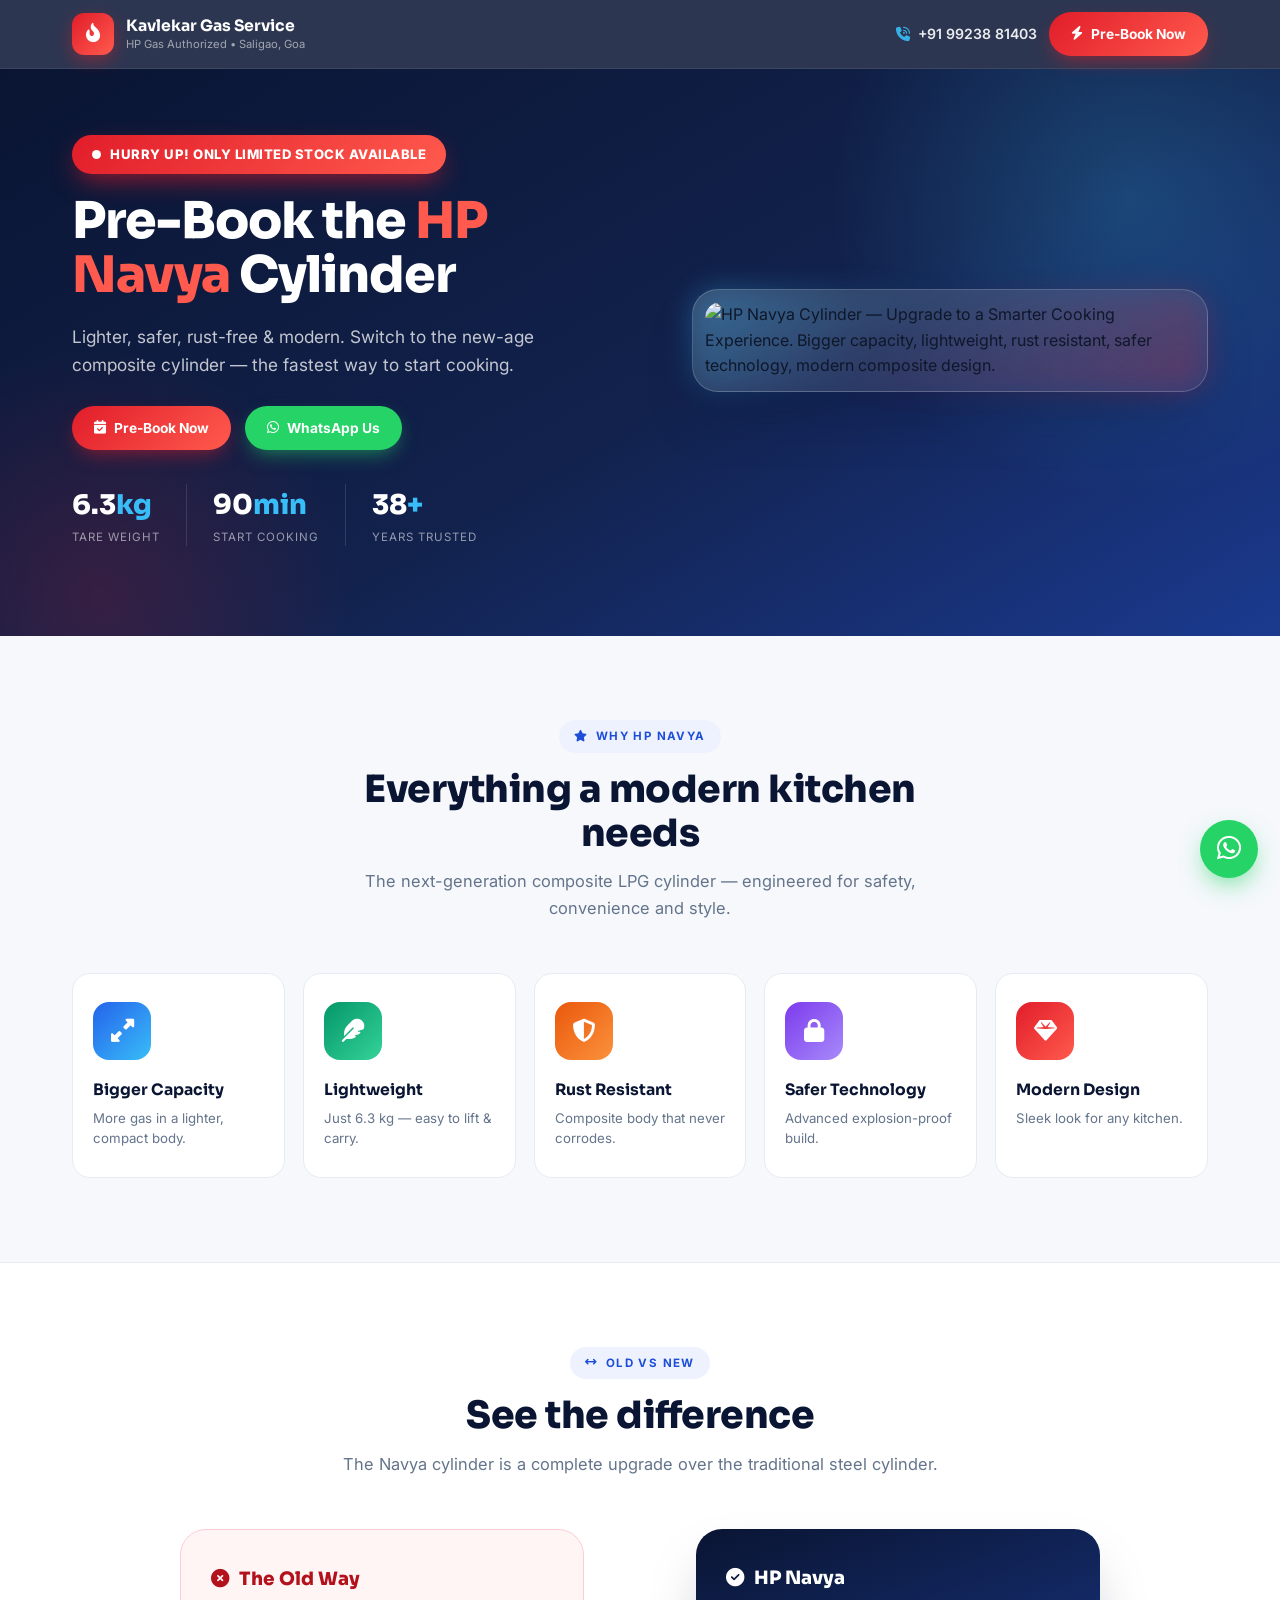
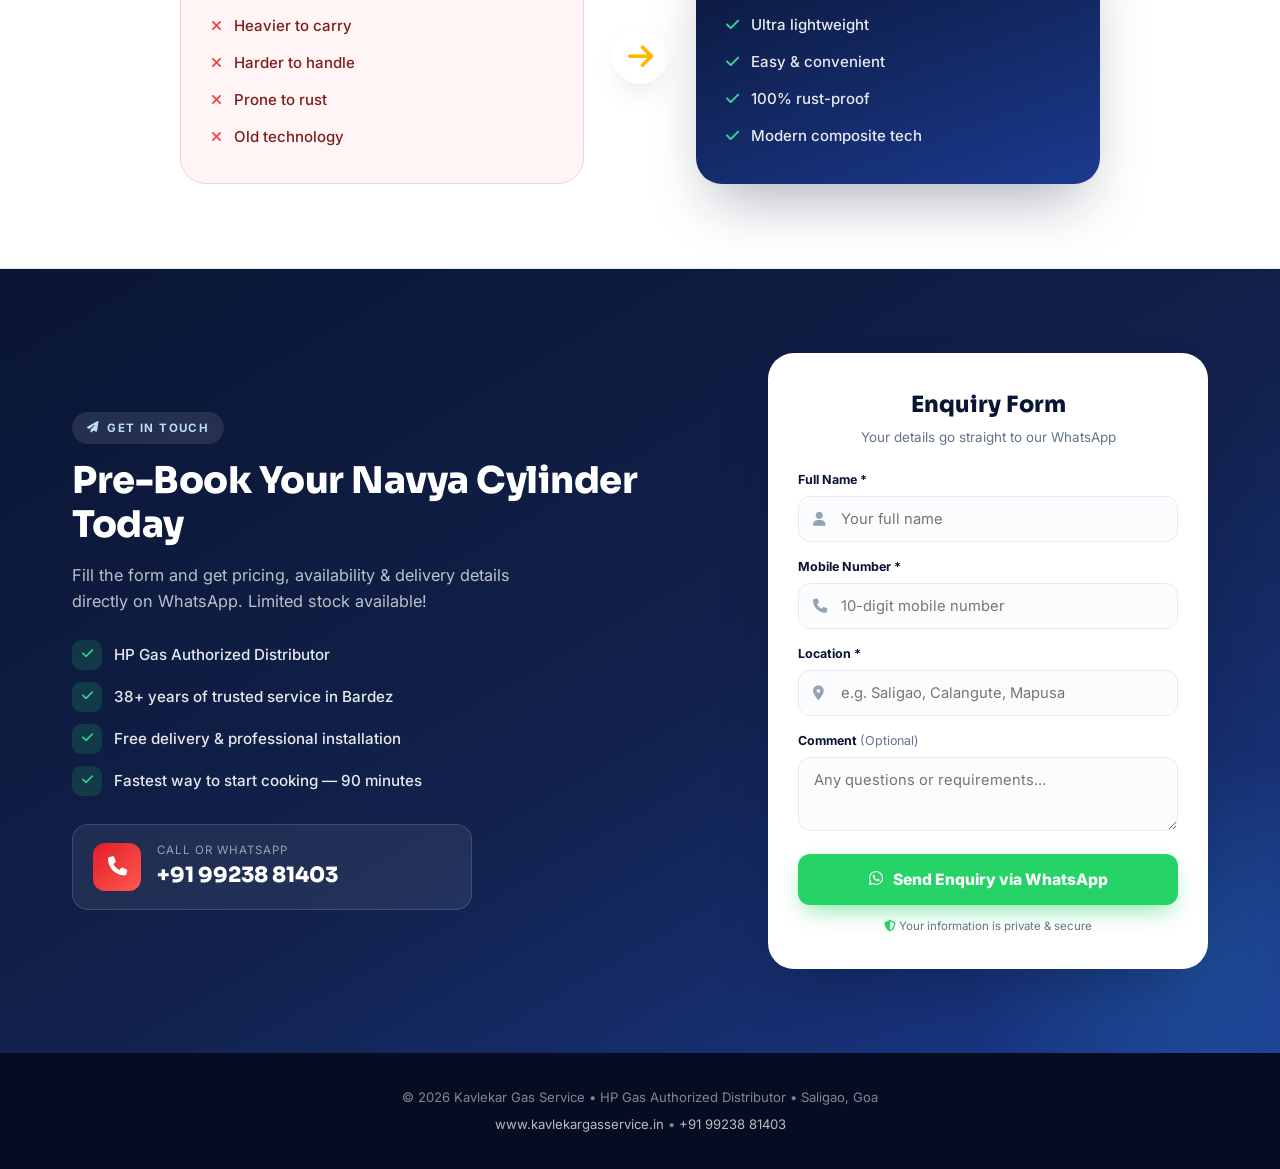
==== navya-campaign/index.html @ 0a94262c "style: highlight urgency badge with red gradient, glow + pulse" ====
<!DOCTYPE html>
<html lang="en">
<head>
<meta charset="UTF-8">
<meta name="viewport" content="width=device-width, initial-scale=1.0">
<title>Pre-Book HP Navya Cylinder | Kavlekar Gas Service, Saligao</title>
<meta name="description" content="Upgrade to the HP Navya Composite LPG Cylinder — lighter, safer, rust-free & modern. Pre-book now with Kavlekar Gas Service, HP Gas Authorized Distributor in Saligao, Goa. Call +91 99238 81403.">
<meta name="theme-color" content="#0a1533">

<!-- Favicon -->
<link rel="icon" href="data:image/svg+xml,%3Csvg xmlns='http://www.w3.org/2000/svg' viewBox='0 0 100 100'%3E%3Crect width='100' height='100' rx='22' fill='%230a1533'/%3E%3Cpath d='M50 20c-9 12-16 20-16 32a16 16 0 0032 0c0-12-7-20-16-32z' fill='%23e11d2a'/%3E%3Cpath d='M50 40c-4 6-7 9-7 15a7 7 0 0014 0c0-6-3-9-7-15z' fill='%23ffb703'/%3E%3C/svg%3E">

<link rel="preconnect" href="https://fonts.googleapis.com">
<link rel="preconnect" href="https://fonts.gstatic.com" crossorigin>
<link href="https://fonts.googleapis.com/css2?family=Sora:wght@400;500;600;700;800&family=Inter:wght@400;500;600;700&display=swap" rel="stylesheet">
<link rel="stylesheet" href="https://cdnjs.cloudflare.com/ajax/libs/font-awesome/6.5.1/css/all.min.css">

<style>
*,*::before,*::after{margin:0;padding:0;box-sizing:border-box}
:root{
  --navy:#0a1533; --navy-2:#12224d; --blue:#1d4ed8; --sky:#38bdf8;
  --red:#e11d2a; --red-2:#b3121d; --amber:#ffb703; --green:#25d366;
  --ink:#0f172a; --muted:#64748b; --line:#e6ebf3; --bg:#f6f8fc; --card:#fff;
  --grad-hero:linear-gradient(150deg,#0a1533 0%,#12224d 55%,#1b3a8f 100%);
  --grad-red:linear-gradient(135deg,#e11d2a 0%,#ff5a4d 100%);
  --grad-blue:linear-gradient(135deg,#1d4ed8 0%,#38bdf8 100%);
  --sh-sm:0 2px 8px rgba(15,23,42,.06);
  --sh:0 12px 30px -10px rgba(15,23,42,.15);
  --sh-lg:0 30px 60px -18px rgba(10,21,51,.35);
  --r:18px; --r-lg:26px;
  --t:all .3s cubic-bezier(.4,0,.2,1);
}
html{scroll-behavior:smooth}
body{font-family:'Inter',sans-serif;color:var(--ink);background:var(--bg);line-height:1.6;overflow-x:hidden;-webkit-font-smoothing:antialiased}
h1,h2,h3,.disp{font-family:'Sora',sans-serif}
.wrap{max-width:1180px;margin:0 auto;padding:0 22px}
a{text-decoration:none}
img{max-width:100%;display:block}

/* ===== NAVBAR ===== */
.nav{position:sticky;top:0;z-index:900;background:rgba(10,21,51,.85);backdrop-filter:blur(14px);border-bottom:1px solid rgba(255,255,255,.08)}
.nav .wrap{display:flex;align-items:center;justify-content:space-between;padding-top:12px;padding-bottom:12px}
.brand{display:flex;align-items:center;gap:12px}
.brand-badge{width:42px;height:42px;border-radius:12px;background:var(--grad-red);display:flex;align-items:center;justify-content:center;color:#fff;font-size:1.2rem;box-shadow:0 6px 16px rgba(225,29,42,.4)}
.brand-txt{color:#fff;font-weight:700;font-size:.98rem;line-height:1.2;font-family:'Sora',sans-serif}
.brand-txt small{display:block;font-family:'Inter';font-weight:400;font-size:.7rem;color:rgba(255,255,255,.55);margin-top:2px}
.nav-right{display:flex;align-items:center;gap:12px}
.nav-phone{color:#fff;font-weight:600;font-size:.88rem;display:flex;align-items:center;gap:8px;opacity:.9}
.nav-phone i{color:var(--sky)}
.btn{display:inline-flex;align-items:center;gap:8px;font-weight:700;font-size:.86rem;border-radius:50px;padding:11px 22px;cursor:pointer;border:none;transition:var(--t);white-space:nowrap;font-family:'Inter'}
.btn-red{background:var(--grad-red);color:#fff;box-shadow:0 8px 20px -6px rgba(225,29,42,.6)}
.btn-red:hover{transform:translateY(-2px);box-shadow:0 12px 26px -6px rgba(225,29,42,.7)}
.btn-wa{background:var(--green);color:#fff;box-shadow:0 8px 20px -6px rgba(37,211,102,.6)}
.btn-wa:hover{transform:translateY(-2px);background:#1fbe5b;box-shadow:0 12px 26px -6px rgba(37,211,102,.7)}

/* ===== HERO ===== */
.hero{position:relative;background:var(--grad-hero);overflow:hidden;padding:66px 0 90px}
.hero::before{content:"";position:absolute;width:620px;height:620px;right:-160px;top:-180px;background:radial-gradient(circle,rgba(56,189,248,.22),transparent 68%);border-radius:50%}
.hero::after{content:"";position:absolute;width:520px;height:520px;left:-160px;bottom:-220px;background:radial-gradient(circle,rgba(225,29,42,.18),transparent 68%);border-radius:50%}
.hero .wrap{position:relative;z-index:2;display:grid;grid-template-columns:1.05fr .95fr;gap:50px;align-items:center}
.pill{display:inline-flex;align-items:center;gap:9px;background:rgba(255,255,255,.09);border:1px solid rgba(255,255,255,.16);color:#dbeafe;font-size:.76rem;font-weight:600;letter-spacing:.4px;padding:7px 16px;border-radius:50px;margin-bottom:20px}
.pill i{color:var(--amber)}
.pill-urgent{background:var(--grad-red);border:none;color:#fff;font-weight:800;font-size:.82rem;letter-spacing:.5px;text-transform:uppercase;padding:9px 20px;box-shadow:0 10px 26px -6px rgba(225,29,42,.7);animation:urgentGlow 2s ease-in-out infinite}
.pill-urgent .dot{width:9px;height:9px;border-radius:50%;background:#fff;box-shadow:0 0 0 0 rgba(255,255,255,.8);animation:blip 1.4s infinite}
@keyframes blip{0%{box-shadow:0 0 0 0 rgba(255,255,255,.7)}70%{box-shadow:0 0 0 8px rgba(255,255,255,0)}100%{box-shadow:0 0 0 0 rgba(255,255,255,0)}}
@keyframes urgentGlow{0%,100%{box-shadow:0 10px 26px -6px rgba(225,29,42,.6)}50%{box-shadow:0 12px 34px -4px rgba(225,29,42,.95)}}
.hero h1{color:#fff;font-size:3.15rem;font-weight:800;line-height:1.08;letter-spacing:-1px}
.hero h1 .red{color:#ff5a4d}
.hero p.lead{color:rgba(255,255,255,.75);font-size:1.08rem;margin:20px 0 28px;max-width:480px}
.hero-cta{display:flex;gap:14px;flex-wrap:wrap;align-items:center}
.btn-ghost{background:rgba(255,255,255,.08);color:#fff;border:1px solid rgba(255,255,255,.2)}
.btn-ghost:hover{background:rgba(255,255,255,.16)}
.hero-stats{display:flex;gap:26px;margin-top:34px}
.hstat .n{font-family:'Sora';font-size:1.7rem;font-weight:800;color:#fff}
.hstat .n span{color:var(--sky)}
.hstat .l{font-size:.72rem;color:rgba(255,255,255,.55);text-transform:uppercase;letter-spacing:1px}
.hstat+.hstat{padding-left:26px;border-left:1px solid rgba(255,255,255,.12)}

/* hero visual */
.hero-visual{position:relative;display:flex;justify-content:center}
.poster-frame{position:relative;border-radius:var(--r-lg);padding:12px;background:linear-gradient(160deg,rgba(255,255,255,.16),rgba(255,255,255,.05));border:1px solid rgba(255,255,255,.2);backdrop-filter:blur(8px);box-shadow:var(--sh-lg);max-width:520px;width:100%}
.poster-frame::after{content:"";position:absolute;inset:-2px;border-radius:calc(var(--r-lg) + 2px);background:linear-gradient(140deg,rgba(56,189,248,.5),transparent 40%,rgba(225,29,42,.4));z-index:-1;filter:blur(14px);opacity:.7}
.poster-frame img{border-radius:16px;width:100%;height:auto;display:block}

/* ===== SECTION SHELL ===== */
.sec{padding:84px 0}
.sec-head{text-align:center;max-width:640px;margin:0 auto 52px}
.eyebrow{display:inline-flex;align-items:center;gap:7px;background:#eef2ff;color:var(--blue);font-weight:700;font-size:.72rem;letter-spacing:1.4px;text-transform:uppercase;padding:7px 15px;border-radius:50px;margin-bottom:15px}
.sec-head h2{font-size:2.35rem;font-weight:800;color:var(--navy);letter-spacing:-.5px;line-height:1.18}
.sec-head p{color:var(--muted);font-size:1.03rem;margin-top:12px}

/* ===== BENEFITS ===== */
.benefits{display:grid;grid-template-columns:repeat(5,1fr);gap:18px}
.bcard{background:var(--card);border:1px solid var(--line);border-radius:var(--r);padding:28px 20px;transition:var(--t);position:relative;overflow:hidden}
.bcard::before{content:"";position:absolute;inset:0 0 auto 0;height:4px;background:var(--grad-blue);transform:scaleX(0);transform-origin:left;transition:var(--t)}
.bcard:hover{transform:translateY(-8px);box-shadow:var(--sh);border-color:transparent}
.bcard:hover::before{transform:scaleX(1)}
.bic{width:58px;height:58px;border-radius:16px;display:flex;align-items:center;justify-content:center;font-size:1.45rem;margin-bottom:18px;color:#fff}
.b1{background:linear-gradient(135deg,#2563eb,#38bdf8)}
.b2{background:linear-gradient(135deg,#059669,#34d399)}
.b3{background:linear-gradient(135deg,#ea580c,#fb923c)}
.b4{background:linear-gradient(135deg,#7c3aed,#a78bfa)}
.b5{background:linear-gradient(135deg,#e11d2a,#ff5a4d)}
.bcard h3{font-size:.98rem;font-weight:700;color:var(--navy);margin-bottom:6px}
.bcard p{font-size:.83rem;color:var(--muted);line-height:1.5}

/* ===== COMPARE ===== */
.compare{background:#fff;border-top:1px solid var(--line);border-bottom:1px solid var(--line)}
.cmp{display:grid;grid-template-columns:1fr auto 1fr;gap:28px;align-items:stretch;max-width:920px;margin:0 auto}
.cmp-card{border-radius:var(--r-lg);padding:34px 30px}
.cmp-old{background:#fff5f5;border:1.5px solid #fecdd3}
.cmp-new{background:linear-gradient(160deg,#0a1533,#1b3a8f);color:#fff;box-shadow:var(--sh-lg)}
.cmp-card h3{font-size:1.15rem;font-weight:800;margin-bottom:20px;display:flex;align-items:center;gap:10px}
.cmp-old h3{color:var(--red-2)}
.cmp-new h3{color:#fff}
.cmp-card ul{list-style:none;display:grid;gap:13px}
.cmp-card li{display:flex;align-items:center;gap:12px;font-size:.94rem;font-weight:500}
.cmp-old li{color:#7f1d1d}
.cmp-old li i{color:#ef4444}
.cmp-new li{color:rgba(255,255,255,.9)}
.cmp-new li i{color:#34d399}
.cmp-arrow{display:flex;align-items:center;justify-content:center;color:var(--amber);font-size:1.8rem}
.cmp-arrow i{background:#fff;width:56px;height:56px;border-radius:50%;display:flex;align-items:center;justify-content:center;box-shadow:var(--sh);animation:pulse 2s infinite}
@keyframes pulse{0%,100%{transform:scale(1)}50%{transform:scale(1.12)}}

/* ===== ENQUIRY ===== */
.enq{background:var(--grad-hero);position:relative;overflow:hidden}
.enq::before{content:"";position:absolute;right:-140px;bottom:-140px;width:460px;height:460px;background:radial-gradient(circle,rgba(56,189,248,.16),transparent 68%);border-radius:50%}
.enq .wrap{position:relative;z-index:2;display:grid;grid-template-columns:1fr 440px;gap:56px;align-items:center}
.enq-left .eyebrow{background:rgba(255,255,255,.1);color:#bfdbfe}
.enq-left h2{color:#fff;font-size:2.3rem;font-weight:800;letter-spacing:-.5px;line-height:1.2}
.enq-left>p{color:rgba(255,255,255,.72);font-size:1.02rem;margin:14px 0 26px;max-width:460px}
.enq-list{list-style:none;display:grid;gap:12px}
.enq-list li{display:flex;align-items:center;gap:12px;color:rgba(255,255,255,.9);font-size:.95rem;font-weight:500}
.enq-list li i{width:30px;height:30px;border-radius:9px;background:rgba(37,211,102,.16);color:#34d399;display:flex;align-items:center;justify-content:center;font-size:.8rem}
.enq-phone{margin-top:28px;display:flex;align-items:center;gap:16px;background:rgba(255,255,255,.07);border:1px solid rgba(255,255,255,.14);border-radius:16px;padding:16px 20px;max-width:400px}
.enq-phone .ic{width:48px;height:48px;border-radius:12px;background:var(--grad-red);color:#fff;display:flex;align-items:center;justify-content:center;font-size:1.2rem}
.enq-phone .t small{color:rgba(255,255,255,.55);font-size:.72rem;text-transform:uppercase;letter-spacing:1px;display:block}
.enq-phone .t a{color:#fff;font-family:'Sora';font-weight:800;font-size:1.32rem}

/* form */
.form-card{background:#fff;border-radius:var(--r-lg);padding:34px 30px;box-shadow:var(--sh-lg)}
.form-card h3{font-size:1.4rem;font-weight:800;color:var(--navy);text-align:center}
.form-card .fsub{text-align:center;color:var(--muted);font-size:.84rem;margin:4px 0 22px}
.fg{margin-bottom:15px}
.fg label{display:block;font-size:.78rem;font-weight:700;color:var(--navy);margin-bottom:6px}
.fg label .opt{color:var(--muted);font-weight:400}
.fwrap{position:relative}
.fwrap>i{position:absolute;left:15px;top:50%;transform:translateY(-50%);color:#94a3b8;font-size:.9rem}
.fld{width:100%;padding:13px 15px 13px 42px;border:1.5px solid var(--line);border-radius:12px;font-family:'Inter';font-size:.92rem;background:#fbfcfe;transition:var(--t);outline:none}
textarea.fld{padding:13px 15px;min-height:74px;resize:vertical}
.fld:focus{border-color:var(--blue);background:#fff;box-shadow:0 0 0 4px rgba(29,78,216,.1)}
.btn-submit{width:100%;padding:16px;margin-top:6px;background:var(--green);color:#fff;border:none;border-radius:12px;font-family:'Inter';font-weight:800;font-size:.98rem;display:flex;align-items:center;justify-content:center;gap:10px;cursor:pointer;transition:var(--t);box-shadow:0 10px 24px -8px rgba(37,211,102,.7)}
.btn-submit:hover{transform:translateY(-2px);background:#1fbe5b}
.fnote{text-align:center;font-size:.72rem;color:var(--muted);margin-top:12px}
.fnote i{color:var(--green)}

/* ===== FOOTER ===== */
.foot{background:#060d22;color:rgba(255,255,255,.5);padding:34px 0;text-align:center;font-size:.82rem}
.foot a{color:rgba(255,255,255,.72)}
.foot .fr{margin-top:6px}

/* ===== FLOATING ===== */
.fab-wa{position:fixed;right:22px;bottom:22px;z-index:950;width:58px;height:58px;border-radius:50%;background:var(--green);color:#fff;font-size:1.7rem;display:flex;align-items:center;justify-content:center;box-shadow:0 10px 26px -6px rgba(37,211,102,.7);transition:var(--t)}
.fab-wa:hover{transform:scale(1.1)}
.fab-top{position:fixed;right:28px;bottom:90px;z-index:949;width:44px;height:44px;border-radius:50%;background:var(--navy);color:#fff;display:flex;align-items:center;justify-content:center;box-shadow:var(--sh);border:1px solid rgba(255,255,255,.12);opacity:0;pointer-events:none;transition:var(--t)}
.fab-top.on{opacity:1;pointer-events:auto}
.fab-top:hover{background:var(--blue)}

/* toast */
.toast{position:fixed;top:80px;right:20px;z-index:9999;background:var(--navy);color:#fff;padding:14px 22px;border-radius:12px;font-weight:600;font-size:.86rem;display:flex;align-items:center;gap:9px;box-shadow:var(--sh-lg);transform:translateX(130%);transition:transform .45s cubic-bezier(.68,-.3,.27,1.5)}
.toast.on{transform:translateX(0)}
.toast i{color:#34d399}

/* ===== RESPONSIVE ===== */
@media(max-width:980px){
  .hero .wrap,.enq .wrap{grid-template-columns:1fr;gap:40px}
  .hero h1{font-size:2.5rem}
  .benefits{grid-template-columns:repeat(3,1fr)}
  .enq-left{text-align:center}
  .enq-list{max-width:420px;margin:0 auto;text-align:left}
  .enq-phone{margin-left:auto;margin-right:auto}
}
@media(max-width:680px){
  .nav-phone{display:none}
  .hero{padding:48px 0 66px}
  .hero h1{font-size:2.1rem}
  .cmp{grid-template-columns:1fr;gap:16px}
  .cmp-arrow i{transform:rotate(90deg)}
  .benefits{grid-template-columns:1fr 1fr;gap:12px}
  .sec{padding:60px 0}
  .sec-head h2,.enq-left h2{font-size:1.8rem}
  .brand-txt small{display:none}
}
@media(max-width:420px){
  .hero-stats{gap:16px}.hstat+.hstat{padding-left:16px}
  .form-card{padding:26px 20px}
}
</style>
</head>
<body>

<!-- NAV -->
<nav class="nav">
  <div class="wrap">
    <a href="https://www.kavlekargasservice.in" class="brand">
      <span class="brand-badge"><i class="fas fa-fire-flame-curved"></i></span>
      <span class="brand-txt">Kavlekar Gas Service<small>HP Gas Authorized &bull; Saligao, Goa</small></span>
    </a>
    <div class="nav-right">
      <span class="nav-phone"><i class="fas fa-phone-volume"></i> +91 99238 81403</span>
      <a href="#enquiry" class="btn btn-red"><i class="fas fa-bolt"></i> Pre-Book Now</a>
    </div>
  </div>
</nav>

<!-- HERO -->
<header class="hero">
  <div class="wrap">
    <div class="hero-copy">
      <span class="pill pill-urgent"><span class="dot"></span> Hurry Up! Only Limited Stock Available</span>
      <h1>Pre-Book the <span class="red">HP Navya</span> Cylinder</h1>
      <p class="lead">Lighter, safer, rust-free &amp; modern. Switch to the new-age composite cylinder — the fastest way to start cooking.</p>
      <div class="hero-cta">
        <a href="#enquiry" class="btn btn-red"><i class="fas fa-calendar-check"></i> Pre-Book Now</a>
        <a href="https://wa.me/919923881403?text=Hi%2C%20I%20want%20to%20pre-book%20the%20HP%20Navya%20Cylinder." target="_blank" class="btn btn-wa"><i class="fab fa-whatsapp"></i> WhatsApp Us</a>
      </div>
      <div class="hero-stats">
        <div class="hstat"><div class="n">6.3<span>kg</span></div><div class="l">Tare Weight</div></div>
        <div class="hstat"><div class="n">90<span>min</span></div><div class="l">Start Cooking</div></div>
        <div class="hstat"><div class="n">38<span>+</span></div><div class="l">Years Trusted</div></div>
      </div>
    </div>
    <div class="hero-visual">
      <div class="poster-frame">
        <img src="https://www.kavlekargasservice.in/navya-campaign/navya-poster.jpeg" alt="HP Navya Cylinder — Upgrade to a Smarter Cooking Experience. Bigger capacity, lightweight, rust resistant, safer technology, modern composite design.">
      </div>
    </div>
  </div>
</header>

<!-- BENEFITS -->
<section class="sec">
  <div class="wrap">
    <div class="sec-head">
      <span class="eyebrow"><i class="fas fa-star"></i> Why HP Navya</span>
      <h2>Everything a modern kitchen needs</h2>
      <p>The next-generation composite LPG cylinder — engineered for safety, convenience and style.</p>
    </div>
    <div class="benefits">
      <div class="bcard"><div class="bic b1"><i class="fas fa-up-right-and-down-left-from-center"></i></div><h3>Bigger Capacity</h3><p>More gas in a lighter, compact body.</p></div>
      <div class="bcard"><div class="bic b2"><i class="fas fa-feather"></i></div><h3>Lightweight</h3><p>Just 6.3 kg — easy to lift &amp; carry.</p></div>
      <div class="bcard"><div class="bic b3"><i class="fas fa-shield-halved"></i></div><h3>Rust Resistant</h3><p>Composite body that never corrodes.</p></div>
      <div class="bcard"><div class="bic b4"><i class="fas fa-lock"></i></div><h3>Safer Technology</h3><p>Advanced explosion-proof build.</p></div>
      <div class="bcard"><div class="bic b5"><i class="fas fa-gem"></i></div><h3>Modern Design</h3><p>Sleek look for any kitchen.</p></div>
    </div>
  </div>
</section>

<!-- COMPARE -->
<section class="sec compare">
  <div class="wrap">
    <div class="sec-head">
      <span class="eyebrow"><i class="fas fa-arrows-left-right"></i> Old vs New</span>
      <h2>See the difference</h2>
      <p>The Navya cylinder is a complete upgrade over the traditional steel cylinder.</p>
    </div>
    <div class="cmp">
      <div class="cmp-card cmp-old">
        <h3><i class="fas fa-circle-xmark"></i> The Old Way</h3>
        <ul>
          <li><i class="fas fa-xmark"></i> Heavier to carry</li>
          <li><i class="fas fa-xmark"></i> Harder to handle</li>
          <li><i class="fas fa-xmark"></i> Prone to rust</li>
          <li><i class="fas fa-xmark"></i> Old technology</li>
        </ul>
      </div>
      <div class="cmp-arrow"><i class="fas fa-arrow-right"></i></div>
      <div class="cmp-card cmp-new">
        <h3><i class="fas fa-circle-check"></i> HP Navya</h3>
        <ul>
          <li><i class="fas fa-check"></i> Ultra lightweight</li>
          <li><i class="fas fa-check"></i> Easy &amp; convenient</li>
          <li><i class="fas fa-check"></i> 100% rust-proof</li>
          <li><i class="fas fa-check"></i> Modern composite tech</li>
        </ul>
      </div>
    </div>
  </div>
</section>

<!-- ENQUIRY -->
<section class="sec enq" id="enquiry">
  <div class="wrap">
    <div class="enq-left">
      <span class="eyebrow"><i class="fas fa-paper-plane"></i> Get in touch</span>
      <h2>Pre-Book Your Navya Cylinder Today</h2>
      <p>Fill the form and get pricing, availability &amp; delivery details directly on WhatsApp. Limited stock available!</p>
      <ul class="enq-list">
        <li><i class="fas fa-check"></i> HP Gas Authorized Distributor</li>
        <li><i class="fas fa-check"></i> 38+ years of trusted service in Bardez</li>
        <li><i class="fas fa-check"></i> Free delivery &amp; professional installation</li>
        <li><i class="fas fa-check"></i> Fastest way to start cooking — 90 minutes</li>
      </ul>
      <div class="enq-phone">
        <span class="ic"><i class="fas fa-phone"></i></span>
        <span class="t"><small>Call or WhatsApp</small><a href="tel:+919923881403">+91 99238 81403</a></span>
      </div>
    </div>
    <div class="form-card">
      <h3>Enquiry Form</h3>
      <p class="fsub">Your details go straight to our WhatsApp</p>
      <form id="enqForm" novalidate>
        <div class="fg"><label>Full Name *</label><div class="fwrap"><i class="fas fa-user"></i><input class="fld" id="name" placeholder="Your full name" required></div></div>
        <div class="fg"><label>Mobile Number *</label><div class="fwrap"><i class="fas fa-phone"></i><input class="fld" id="mobile" type="tel" maxlength="10" placeholder="10-digit mobile number" required></div></div>
        <div class="fg"><label>Location *</label><div class="fwrap"><i class="fas fa-location-dot"></i><input class="fld" id="location" placeholder="e.g. Saligao, Calangute, Mapusa" required></div></div>
        <div class="fg"><label>Comment <span class="opt">(Optional)</span></label><textarea class="fld" id="comment" placeholder="Any questions or requirements..."></textarea></div>
        <button type="submit" class="btn-submit"><i class="fab fa-whatsapp"></i> Send Enquiry via WhatsApp</button>
        <p class="fnote"><i class="fas fa-shield-halved"></i> Your information is private &amp; secure</p>
      </form>
    </div>
  </div>
</section>

<!-- FOOTER -->
<footer class="foot">
  <div class="wrap">
    <p>&copy; 2026 Kavlekar Gas Service &bull; HP Gas Authorized Distributor &bull; Saligao, Goa</p>
    <p class="fr"><a href="https://www.kavlekargasservice.in">www.kavlekargasservice.in</a> &bull; <a href="tel:+919923881403">+91 99238 81403</a></p>
  </div>
</footer>

<a href="https://wa.me/919923881403?text=Hi%2C%20I%20am%20interested%20in%20the%20HP%20Navya%20Cylinder.%20Please%20share%20details." target="_blank" class="fab-wa" aria-label="WhatsApp"><i class="fab fa-whatsapp"></i></a>
<a href="#" class="fab-top" id="fabTop" aria-label="Back to top"><i class="fas fa-arrow-up"></i></a>
<div class="toast" id="toast"><i class="fas fa-circle-check"></i> Opening WhatsApp...</div>

<script>
document.getElementById('enqForm').addEventListener('submit',function(e){
  e.preventDefault();
  var name=document.getElementById('name').value.trim();
  var mobile=document.getElementById('mobile').value.trim();
  var loc=document.getElementById('location').value.trim();
  var c=document.getElementById('comment').value.trim();
  if(!name||!mobile||!loc){alert('Please fill all required fields.');return;}
  if(!/^[0-9]{10}$/.test(mobile)){alert('Please enter a valid 10-digit mobile number.');document.getElementById('mobile').focus();return;}
  var m='*New HP Navya Cylinder Enquiry*\n\n*Name:* '+name+'\n*Mobile:* +91 '+mobile+'\n*Location:* '+loc+(c?'\n*Comment:* '+c:'')+'\n\n_via Kavlekar Gas Service Campaign_';
  var url='https://wa.me/919923881403?text='+encodeURIComponent(m);
  var t=document.getElementById('toast');t.classList.add('on');setTimeout(function(){t.classList.remove('on')},3000);
  setTimeout(function(){window.open(url,'_blank')},400);
});
document.getElementById('mobile').addEventListener('input',function(){this.value=this.value.replace(/[^0-9]/g,'')});
var fabTop=document.getElementById('fabTop');
window.addEventListener('scroll',function(){fabTop.classList.toggle('on',window.scrollY>420)});
fabTop.addEventListener('click',function(e){e.preventDefault();window.scrollTo({top:0,behavior:'smooth'})});
document.querySelectorAll('a[href^="#"]').forEach(function(a){a.addEventListener('click',function(e){var el=document.querySelector(this.getAttribute('href'));if(el&&this.getAttribute('href')!=='#'){e.preventDefault();el.scrollIntoView({behavior:'smooth'})}})});
</script>
</body>
</html>
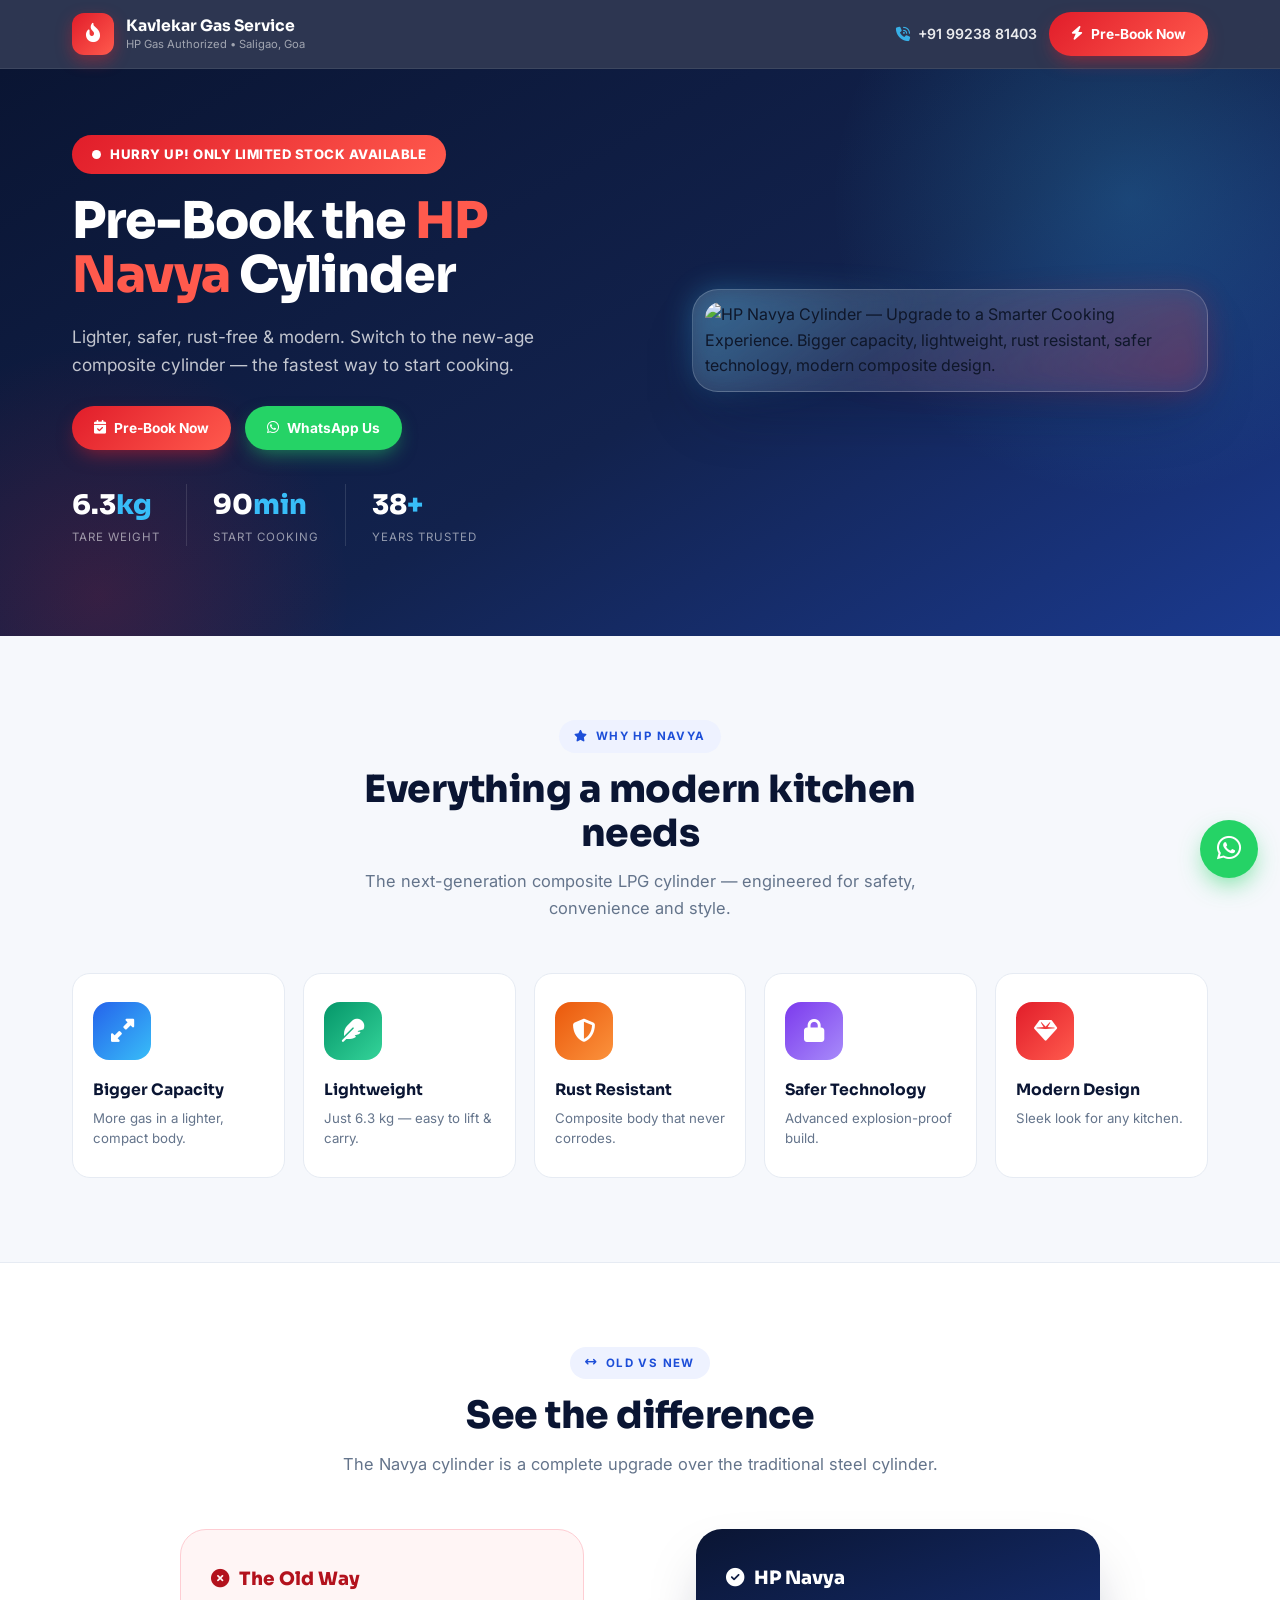
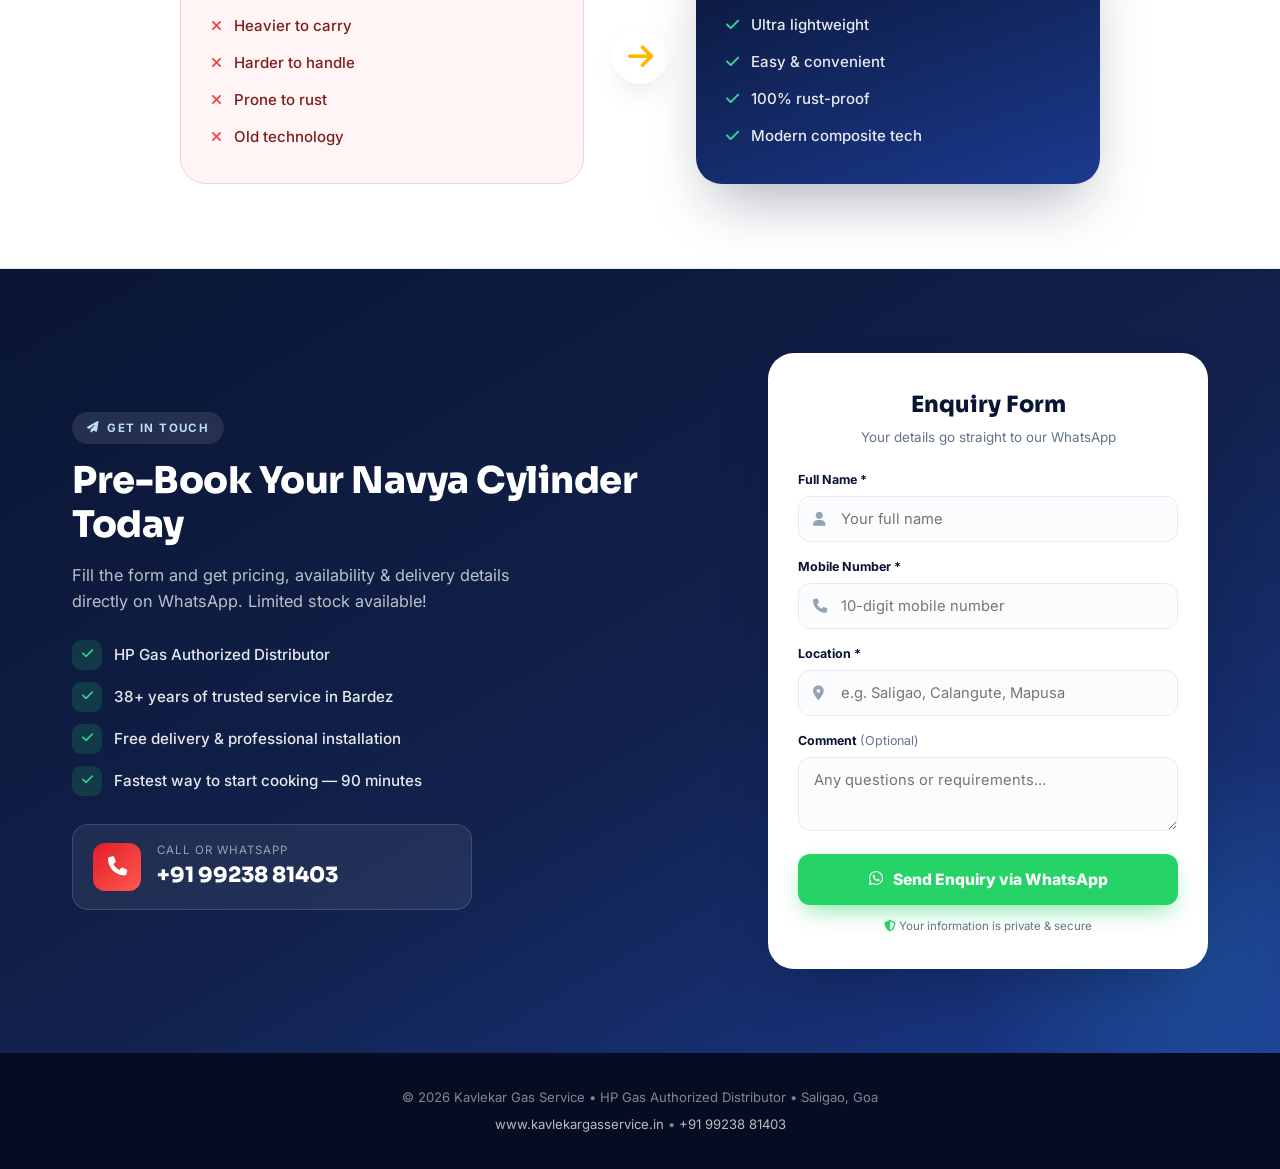
==== commit 5fb11ead: "style: remove outer glow from urgency badge" ====
--- a/navya-campaign/index.html
+++ b/navya-campaign/index.html
@@ -60,10 +60,9 @@
 .hero .wrap{position:relative;z-index:2;display:grid;grid-template-columns:1.05fr .95fr;gap:50px;align-items:center}
 .pill{display:inline-flex;align-items:center;gap:9px;background:rgba(255,255,255,.09);border:1px solid rgba(255,255,255,.16);color:#dbeafe;font-size:.76rem;font-weight:600;letter-spacing:.4px;padding:7px 16px;border-radius:50px;margin-bottom:20px}
 .pill i{color:var(--amber)}
-.pill-urgent{background:var(--grad-red);border:none;color:#fff;font-weight:800;font-size:.82rem;letter-spacing:.5px;text-transform:uppercase;padding:9px 20px;box-shadow:0 10px 26px -6px rgba(225,29,42,.7);animation:urgentGlow 2s ease-in-out infinite}
+.pill-urgent{background:var(--grad-red);border:none;color:#fff;font-weight:800;font-size:.82rem;letter-spacing:.5px;text-transform:uppercase;padding:9px 20px}
 .pill-urgent .dot{width:9px;height:9px;border-radius:50%;background:#fff;box-shadow:0 0 0 0 rgba(255,255,255,.8);animation:blip 1.4s infinite}
 @keyframes blip{0%{box-shadow:0 0 0 0 rgba(255,255,255,.7)}70%{box-shadow:0 0 0 8px rgba(255,255,255,0)}100%{box-shadow:0 0 0 0 rgba(255,255,255,0)}}
-@keyframes urgentGlow{0%,100%{box-shadow:0 10px 26px -6px rgba(225,29,42,.6)}50%{box-shadow:0 12px 34px -4px rgba(225,29,42,.95)}}
 .hero h1{color:#fff;font-size:3.15rem;font-weight:800;line-height:1.08;letter-spacing:-1px}
 .hero h1 .red{color:#ff5a4d}
 .hero p.lead{color:rgba(255,255,255,.75);font-size:1.08rem;margin:20px 0 28px;max-width:480px}
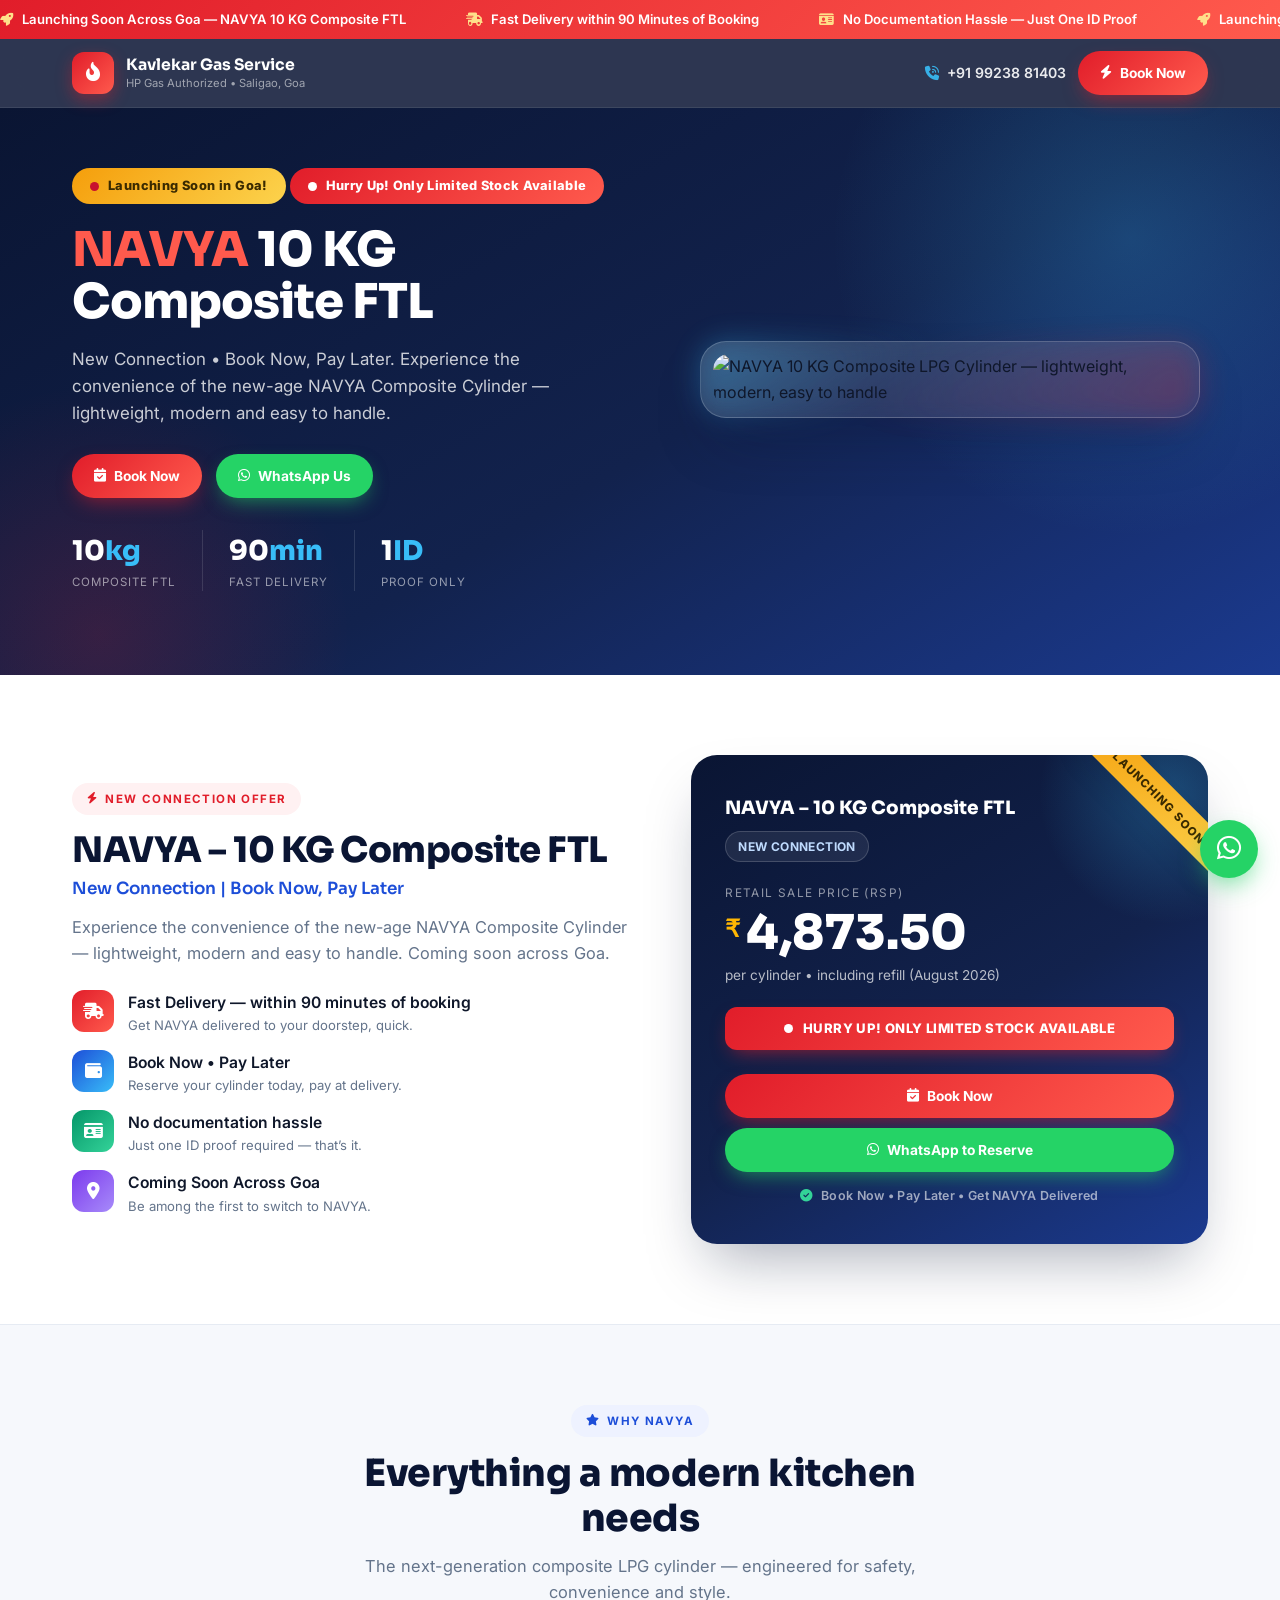
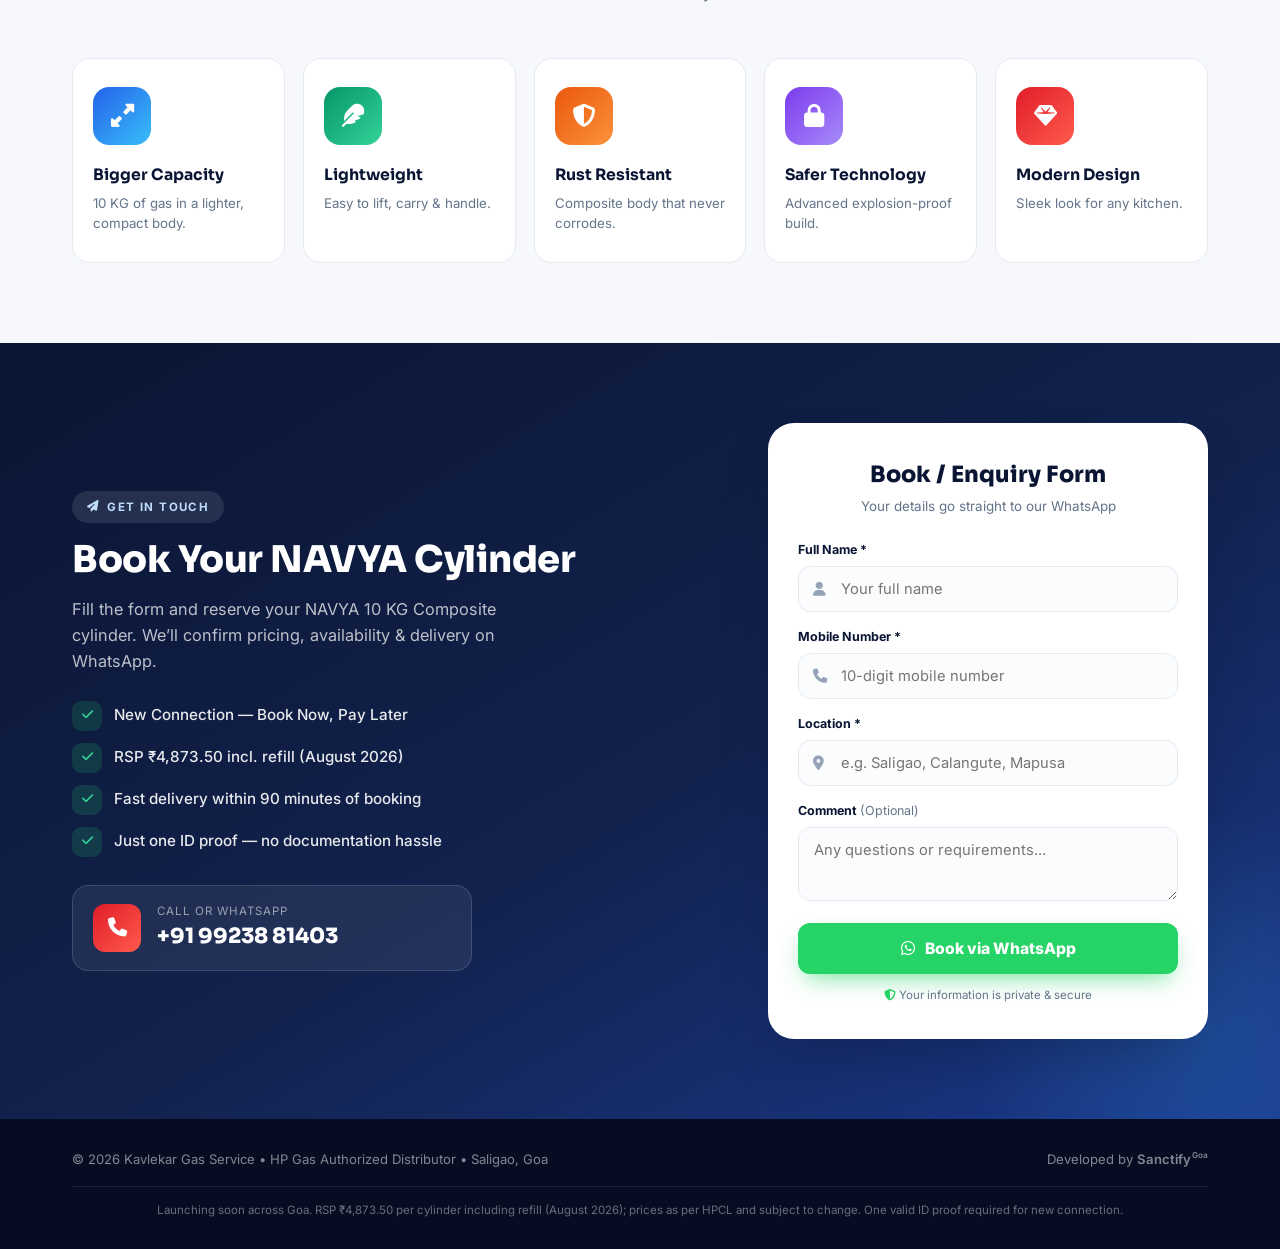
==== commit 582ee858: "footer: match Sanctify Goa link color with 'Developed by' text" ====
--- a/navya-campaign/index.html
+++ b/navya-campaign/index.html
@@ -3,11 +3,23 @@
 <head>
 <meta charset="UTF-8">
 <meta name="viewport" content="width=device-width, initial-scale=1.0">
-<title>Pre-Book HP Navya Cylinder | Kavlekar Gas Service, Saligao</title>
-<meta name="description" content="Upgrade to the HP Navya Composite LPG Cylinder — lighter, safer, rust-free & modern. Pre-book now with Kavlekar Gas Service, HP Gas Authorized Distributor in Saligao, Goa. Call +91 99238 81403.">
+<title>Launching Soon in Goa — NAVYA 10 KG Composite | Kavlekar Gas Service</title>
+<meta name="description" content="Launching soon across Goa — NAVYA 10 KG Composite FTL. New connection, Book Now Pay Later. RSP Rs.4873.50 incl. refill. Fast delivery within 90 minutes. Just one ID proof. Call +91 99238 81403.">
 <meta name="theme-color" content="#0a1533">
 
-<!-- Favicon -->
+<!-- Open Graph (WhatsApp / Facebook link preview) - text only, no image -->
+<meta property="og:type" content="website">
+<meta property="og:site_name" content="Kavlekar Gas Service">
+<meta property="og:url" content="https://www.kavlekargasservice.in/navya-campaign/">
+<meta property="og:title" content="Launching Soon in Goa — NAVYA 10 KG Composite FTL | Kavlekar Gas Service">
+<meta property="og:description" content="New Connection · Book Now, Pay Later. RSP Rs.4873.50 incl. refill (Aug 2026). Fast delivery within 90 minutes of booking. Just one ID proof required. Call +91 99238 81403.">
+<meta property="og:locale" content="en_IN">
+
+<!-- Twitter Card (text only) -->
+<meta name="twitter:card" content="summary">
+<meta name="twitter:title" content="Launching Soon in Goa — NAVYA 10 KG Composite FTL | Kavlekar Gas Service">
+<meta name="twitter:description" content="New Connection · Book Now, Pay Later. RSP Rs.4873.50 incl. refill (Aug 2026). Fast delivery within 90 minutes of booking. Just one ID proof required. Call +91 99238 81403.">
+
 <link rel="icon" href="data:image/svg+xml,%3Csvg xmlns='http://www.w3.org/2000/svg' viewBox='0 0 100 100'%3E%3Crect width='100' height='100' rx='22' fill='%230a1533'/%3E%3Cpath d='M50 20c-9 12-16 20-16 32a16 16 0 0032 0c0-12-7-20-16-32z' fill='%23e11d2a'/%3E%3Cpath d='M50 40c-4 6-7 9-7 15a7 7 0 0014 0c0-6-3-9-7-15z' fill='%23ffb703'/%3E%3C/svg%3E">
 
 <link rel="preconnect" href="https://fonts.googleapis.com">
@@ -24,6 +36,7 @@
   --grad-hero:linear-gradient(150deg,#0a1533 0%,#12224d 55%,#1b3a8f 100%);
   --grad-red:linear-gradient(135deg,#e11d2a 0%,#ff5a4d 100%);
   --grad-blue:linear-gradient(135deg,#1d4ed8 0%,#38bdf8 100%);
+  --grad-gold:linear-gradient(135deg,#f59e0b 0%,#fcd34d 100%);
   --sh-sm:0 2px 8px rgba(15,23,42,.06);
   --sh:0 12px 30px -10px rgba(15,23,42,.15);
   --sh-lg:0 30px 60px -18px rgba(10,21,51,.35);
@@ -36,6 +49,13 @@
 .wrap{max-width:1180px;margin:0 auto;padding:0 22px}
 a{text-decoration:none}
 img{max-width:100%;display:block}
+
+/* ===== ANNOUNCEMENT TOP BAR ===== */
+.topbar{background:var(--grad-red);color:#fff;font-size:.82rem;font-weight:600;overflow:hidden;white-space:nowrap}
+.topbar .track{display:inline-flex;gap:60px;padding:9px 0;animation:marquee 22s linear infinite;will-change:transform}
+.topbar span{display:inline-flex;align-items:center;gap:9px}
+.topbar i{color:#ffe08a}
+@keyframes marquee{0%{transform:translateX(0)}100%{transform:translateX(-50%)}}
 
 /* ===== NAVBAR ===== */
 .nav{position:sticky;top:0;z-index:900;background:rgba(10,21,51,.85);backdrop-filter:blur(14px);border-bottom:1px solid rgba(255,255,255,.08)}
@@ -52,41 +72,72 @@
 .btn-red:hover{transform:translateY(-2px);box-shadow:0 12px 26px -6px rgba(225,29,42,.7)}
 .btn-wa{background:var(--green);color:#fff;box-shadow:0 8px 20px -6px rgba(37,211,102,.6)}
 .btn-wa:hover{transform:translateY(-2px);background:#1fbe5b;box-shadow:0 12px 26px -6px rgba(37,211,102,.7)}
+.btn-block{width:100%;justify-content:center}
 
 /* ===== HERO ===== */
-.hero{position:relative;background:var(--grad-hero);overflow:hidden;padding:66px 0 90px}
+.hero{position:relative;background:var(--grad-hero);overflow:hidden;padding:60px 0 84px}
 .hero::before{content:"";position:absolute;width:620px;height:620px;right:-160px;top:-180px;background:radial-gradient(circle,rgba(56,189,248,.22),transparent 68%);border-radius:50%}
 .hero::after{content:"";position:absolute;width:520px;height:520px;left:-160px;bottom:-220px;background:radial-gradient(circle,rgba(225,29,42,.18),transparent 68%);border-radius:50%}
 .hero .wrap{position:relative;z-index:2;display:grid;grid-template-columns:1.05fr .95fr;gap:50px;align-items:center}
-.pill{display:inline-flex;align-items:center;gap:9px;background:rgba(255,255,255,.09);border:1px solid rgba(255,255,255,.16);color:#dbeafe;font-size:.76rem;font-weight:600;letter-spacing:.4px;padding:7px 16px;border-radius:50px;margin-bottom:20px}
-.pill i{color:var(--amber)}
-.pill-urgent{background:var(--grad-red);border:none;color:#fff;font-weight:800;font-size:.82rem;letter-spacing:.5px;text-transform:uppercase;padding:9px 20px}
-.pill-urgent .dot{width:9px;height:9px;border-radius:50%;background:#fff;box-shadow:0 0 0 0 rgba(255,255,255,.8);animation:blip 1.4s infinite}
-@keyframes blip{0%{box-shadow:0 0 0 0 rgba(255,255,255,.7)}70%{box-shadow:0 0 0 8px rgba(255,255,255,0)}100%{box-shadow:0 0 0 0 rgba(255,255,255,0)}}
-.hero h1{color:#fff;font-size:3.15rem;font-weight:800;line-height:1.08;letter-spacing:-1px}
+.pill{display:inline-flex;align-items:center;gap:9px;background:var(--grad-gold);border:none;color:#3a2a00;font-size:.8rem;font-weight:800;letter-spacing:.4px;padding:8px 18px;border-radius:50px;margin-bottom:20px}
+.pill .dot{width:9px;height:9px;border-radius:50%;background:#c8102e;box-shadow:0 0 0 0 rgba(200,16,46,.7);animation:blip 1.4s infinite}
+@keyframes blip{0%{box-shadow:0 0 0 0 rgba(200,16,46,.6)}70%{box-shadow:0 0 0 8px rgba(200,16,46,0)}100%{box-shadow:0 0 0 0 rgba(200,16,46,0)}}
+.hero h1{color:#fff;font-size:3rem;font-weight:800;line-height:1.08;letter-spacing:-1px}
 .hero h1 .red{color:#ff5a4d}
-.hero p.lead{color:rgba(255,255,255,.75);font-size:1.08rem;margin:20px 0 28px;max-width:480px}
+.hero p.lead{color:rgba(255,255,255,.78);font-size:1.06rem;margin:18px 0 26px;max-width:490px}
 .hero-cta{display:flex;gap:14px;flex-wrap:wrap;align-items:center}
-.btn-ghost{background:rgba(255,255,255,.08);color:#fff;border:1px solid rgba(255,255,255,.2)}
-.btn-ghost:hover{background:rgba(255,255,255,.16)}
-.hero-stats{display:flex;gap:26px;margin-top:34px}
+.hero-stats{display:flex;gap:26px;margin-top:32px}
 .hstat .n{font-family:'Sora';font-size:1.7rem;font-weight:800;color:#fff}
 .hstat .n span{color:var(--sky)}
 .hstat .l{font-size:.72rem;color:rgba(255,255,255,.55);text-transform:uppercase;letter-spacing:1px}
 .hstat+.hstat{padding-left:26px;border-left:1px solid rgba(255,255,255,.12)}
 
+.pill-hurry{display:inline-flex;align-items:center;gap:9px;background:var(--grad-red);color:#fff;font-size:.8rem;font-weight:800;letter-spacing:.3px;padding:8px 18px;border-radius:50px;margin-bottom:20px}
+.pill-hurry .dot{width:9px;height:9px;border-radius:50%;background:#fff;box-shadow:0 0 0 0 rgba(255,255,255,.8);animation:blipw 1.4s infinite}
+@keyframes blipw{0%{box-shadow:0 0 0 0 rgba(255,255,255,.7)}70%{box-shadow:0 0 0 8px rgba(255,255,255,0)}100%{box-shadow:0 0 0 0 rgba(255,255,255,0)}}
+.price-hurry{display:flex;align-items:center;justify-content:center;gap:10px;background:var(--grad-red);color:#fff;font-weight:800;font-size:.82rem;letter-spacing:.4px;text-transform:uppercase;padding:11px 14px;border-radius:12px;margin-top:20px;position:relative;z-index:1;box-shadow:0 8px 20px -8px rgba(225,29,42,.7)}
+.price-hurry .dot{width:9px;height:9px;border-radius:50%;background:#fff;animation:blipw 1.4s infinite}
+
 /* hero visual */
 .hero-visual{position:relative;display:flex;justify-content:center}
-.poster-frame{position:relative;border-radius:var(--r-lg);padding:12px;background:linear-gradient(160deg,rgba(255,255,255,.16),rgba(255,255,255,.05));border:1px solid rgba(255,255,255,.2);backdrop-filter:blur(8px);box-shadow:var(--sh-lg);max-width:520px;width:100%}
+.poster-frame{position:relative;border-radius:var(--r-lg);padding:12px;background:linear-gradient(160deg,rgba(255,255,255,.16),rgba(255,255,255,.05));border:1px solid rgba(255,255,255,.2);backdrop-filter:blur(8px);box-shadow:var(--sh-lg);max-width:500px;width:100%}
 .poster-frame::after{content:"";position:absolute;inset:-2px;border-radius:calc(var(--r-lg) + 2px);background:linear-gradient(140deg,rgba(56,189,248,.5),transparent 40%,rgba(225,29,42,.4));z-index:-1;filter:blur(14px);opacity:.7}
 .poster-frame img{border-radius:16px;width:100%;height:auto;display:block}
 
 /* ===== SECTION SHELL ===== */
-.sec{padding:84px 0}
+.sec{padding:80px 0}
 .sec-head{text-align:center;max-width:640px;margin:0 auto 52px}
 .eyebrow{display:inline-flex;align-items:center;gap:7px;background:#eef2ff;color:var(--blue);font-weight:700;font-size:.72rem;letter-spacing:1.4px;text-transform:uppercase;padding:7px 15px;border-radius:50px;margin-bottom:15px}
 .sec-head h2{font-size:2.35rem;font-weight:800;color:var(--navy);letter-spacing:-.5px;line-height:1.18}
 .sec-head p{color:var(--muted);font-size:1.03rem;margin-top:12px}
+
+/* ===== OFFER / PRICING ===== */
+.offer{background:#fff;border-bottom:1px solid var(--line)}
+.offer-grid{display:grid;grid-template-columns:1.05fr .95fr;gap:48px;align-items:center}
+.offer-info .eyebrow{background:#fff1f2;color:var(--red)}
+.offer-info h2{font-size:2.2rem;font-weight:800;color:var(--navy);letter-spacing:-.5px;line-height:1.15}
+.offer-info h2 .thin{display:block;font-size:1.05rem;font-weight:600;color:var(--blue);margin-top:8px;letter-spacing:0}
+.offer-info>p{color:var(--muted);font-size:1.02rem;margin:16px 0 24px}
+.offer-points{list-style:none;display:grid;gap:14px}
+.offer-points li{display:flex;align-items:flex-start;gap:14px;font-size:.98rem;font-weight:600;color:var(--ink)}
+.offer-points li i{flex:none;width:42px;height:42px;border-radius:12px;display:flex;align-items:center;justify-content:center;font-size:1.05rem;color:#fff}
+.op1 i{background:var(--grad-red)} .op2 i{background:var(--grad-blue)} .op3 i{background:linear-gradient(135deg,#059669,#34d399)} .op4 i{background:linear-gradient(135deg,#7c3aed,#a78bfa)}
+.offer-points small{display:block;font-weight:400;color:var(--muted);font-size:.82rem}
+
+/* price card */
+.price-card{position:relative;background:var(--grad-hero);border-radius:var(--r-lg);padding:38px 34px;color:#fff;box-shadow:var(--sh-lg);overflow:hidden}
+.price-card::before{content:"";position:absolute;width:260px;height:260px;right:-90px;top:-90px;background:radial-gradient(circle,rgba(56,189,248,.28),transparent 70%);border-radius:50%}
+.price-ribbon{position:absolute;top:26px;right:-56px;width:210px;transform:rotate(45deg);text-align:center;background:var(--grad-gold);color:#3a2a00;font-weight:800;font-size:.72rem;letter-spacing:1px;padding:8px 0;box-shadow:var(--sh)}
+.price-tag{position:relative;z-index:1}
+.price-tag .prod{font-family:'Sora';font-weight:800;font-size:1.15rem;color:#fff}
+.price-tag .conn{display:inline-block;margin-top:8px;font-size:.75rem;font-weight:700;letter-spacing:.4px;text-transform:uppercase;color:#bfdbfe;background:rgba(255,255,255,.08);border:1px solid rgba(255,255,255,.16);padding:5px 12px;border-radius:50px}
+.price-label{margin-top:22px;font-size:.74rem;text-transform:uppercase;letter-spacing:1.4px;color:rgba(255,255,255,.55)}
+.price-amount{font-family:'Sora';font-weight:800;font-size:3rem;line-height:1;margin-top:6px;display:flex;align-items:flex-start;gap:6px}
+.price-amount .cur{font-size:1.5rem;margin-top:8px;color:var(--amber)}
+.price-unit{font-size:.85rem;color:rgba(255,255,255,.7);margin-top:8px}
+.price-actions{display:grid;gap:10px;margin-top:24px;position:relative;z-index:1}
+.price-note{text-align:center;font-size:.78rem;color:rgba(255,255,255,.6);margin-top:14px;font-weight:600;letter-spacing:.3px}
+.price-note i{color:#34d399;margin-right:5px}
 
 /* ===== BENEFITS ===== */
 .benefits{display:grid;grid-template-columns:repeat(5,1fr);gap:18px}
@@ -95,32 +146,9 @@
 .bcard:hover{transform:translateY(-8px);box-shadow:var(--sh);border-color:transparent}
 .bcard:hover::before{transform:scaleX(1)}
 .bic{width:58px;height:58px;border-radius:16px;display:flex;align-items:center;justify-content:center;font-size:1.45rem;margin-bottom:18px;color:#fff}
-.b1{background:linear-gradient(135deg,#2563eb,#38bdf8)}
-.b2{background:linear-gradient(135deg,#059669,#34d399)}
-.b3{background:linear-gradient(135deg,#ea580c,#fb923c)}
-.b4{background:linear-gradient(135deg,#7c3aed,#a78bfa)}
-.b5{background:linear-gradient(135deg,#e11d2a,#ff5a4d)}
+.b1{background:linear-gradient(135deg,#2563eb,#38bdf8)}.b2{background:linear-gradient(135deg,#059669,#34d399)}.b3{background:linear-gradient(135deg,#ea580c,#fb923c)}.b4{background:linear-gradient(135deg,#7c3aed,#a78bfa)}.b5{background:linear-gradient(135deg,#e11d2a,#ff5a4d)}
 .bcard h3{font-size:.98rem;font-weight:700;color:var(--navy);margin-bottom:6px}
 .bcard p{font-size:.83rem;color:var(--muted);line-height:1.5}
-
-/* ===== COMPARE ===== */
-.compare{background:#fff;border-top:1px solid var(--line);border-bottom:1px solid var(--line)}
-.cmp{display:grid;grid-template-columns:1fr auto 1fr;gap:28px;align-items:stretch;max-width:920px;margin:0 auto}
-.cmp-card{border-radius:var(--r-lg);padding:34px 30px}
-.cmp-old{background:#fff5f5;border:1.5px solid #fecdd3}
-.cmp-new{background:linear-gradient(160deg,#0a1533,#1b3a8f);color:#fff;box-shadow:var(--sh-lg)}
-.cmp-card h3{font-size:1.15rem;font-weight:800;margin-bottom:20px;display:flex;align-items:center;gap:10px}
-.cmp-old h3{color:var(--red-2)}
-.cmp-new h3{color:#fff}
-.cmp-card ul{list-style:none;display:grid;gap:13px}
-.cmp-card li{display:flex;align-items:center;gap:12px;font-size:.94rem;font-weight:500}
-.cmp-old li{color:#7f1d1d}
-.cmp-old li i{color:#ef4444}
-.cmp-new li{color:rgba(255,255,255,.9)}
-.cmp-new li i{color:#34d399}
-.cmp-arrow{display:flex;align-items:center;justify-content:center;color:var(--amber);font-size:1.8rem}
-.cmp-arrow i{background:#fff;width:56px;height:56px;border-radius:50%;display:flex;align-items:center;justify-content:center;box-shadow:var(--sh);animation:pulse 2s infinite}
-@keyframes pulse{0%,100%{transform:scale(1)}50%{transform:scale(1.12)}}
 
 /* ===== ENQUIRY ===== */
 .enq{background:var(--grad-hero);position:relative;overflow:hidden}
@@ -155,9 +183,15 @@
 .fnote i{color:var(--green)}
 
 /* ===== FOOTER ===== */
-.foot{background:#060d22;color:rgba(255,255,255,.5);padding:34px 0;text-align:center;font-size:.82rem}
-.foot a{color:rgba(255,255,255,.72)}
-.foot .fr{margin-top:6px}
+.foot{background:#060d22;color:rgba(255,255,255,.5);padding:30px 0;font-size:.82rem}
+.foot a{color:rgba(255,255,255,.5);font-weight:600}
+.foot a:hover{text-decoration:underline;color:rgba(255,255,255,.75)}
+.foot-row{display:flex;justify-content:space-between;align-items:center;gap:14px;flex-wrap:wrap}
+.foot-left,.foot-right{margin:0}
+.foot-right sup{font-size:.62em}
+.foot-right sup a{margin-left:1px}
+.disclaimer{font-size:.72rem;color:rgba(255,255,255,.4);margin-top:16px;padding-top:14px;border-top:1px solid rgba(255,255,255,.08);text-align:center}
+@media(max-width:680px){.foot-row{flex-direction:column;text-align:center;gap:8px}}
 
 /* ===== FLOATING ===== */
 .fab-wa{position:fixed;right:22px;bottom:22px;z-index:950;width:58px;height:58px;border-radius:50%;background:var(--green);color:#fff;font-size:1.7rem;display:flex;align-items:center;justify-content:center;box-shadow:0 10px 26px -6px rgba(37,211,102,.7);transition:var(--t)}
@@ -173,7 +207,7 @@
 
 /* ===== RESPONSIVE ===== */
 @media(max-width:980px){
-  .hero .wrap,.enq .wrap{grid-template-columns:1fr;gap:40px}
+  .hero .wrap,.enq .wrap,.offer-grid{grid-template-columns:1fr;gap:40px}
   .hero h1{font-size:2.5rem}
   .benefits{grid-template-columns:repeat(3,1fr)}
   .enq-left{text-align:center}
@@ -182,22 +216,33 @@
 }
 @media(max-width:680px){
   .nav-phone{display:none}
-  .hero{padding:48px 0 66px}
-  .hero h1{font-size:2.1rem}
-  .cmp{grid-template-columns:1fr;gap:16px}
-  .cmp-arrow i{transform:rotate(90deg)}
+  .hero{padding:44px 0 60px}
+  .hero h1{font-size:2.05rem}
   .benefits{grid-template-columns:1fr 1fr;gap:12px}
-  .sec{padding:60px 0}
-  .sec-head h2,.enq-left h2{font-size:1.8rem}
+  .sec{padding:58px 0}
+  .sec-head h2,.enq-left h2,.offer-info h2{font-size:1.75rem}
   .brand-txt small{display:none}
+  .price-amount{font-size:2.5rem}
 }
 @media(max-width:420px){
   .hero-stats{gap:16px}.hstat+.hstat{padding-left:16px}
-  .form-card{padding:26px 20px}
+  .form-card,.price-card{padding:26px 20px}
 }
 </style>
 </head>
 <body>
+
+<!-- ANNOUNCEMENT BAR -->
+<div class="topbar">
+  <div class="track">
+    <span><i class="fas fa-rocket"></i> Launching Soon Across Goa — NAVYA 10 KG Composite FTL</span>
+    <span><i class="fas fa-truck-fast"></i> Fast Delivery within 90 Minutes of Booking</span>
+    <span><i class="fas fa-id-card"></i> No Documentation Hassle — Just One ID Proof</span>
+    <span><i class="fas fa-rocket"></i> Launching Soon Across Goa — NAVYA 10 KG Composite FTL</span>
+    <span><i class="fas fa-truck-fast"></i> Fast Delivery within 90 Minutes of Booking</span>
+    <span><i class="fas fa-id-card"></i> No Documentation Hassle — Just One ID Proof</span>
+  </div>
+</div>
 
 <!-- NAV -->
 <nav class="nav">
@@ -208,7 +253,7 @@
     </a>
     <div class="nav-right">
       <span class="nav-phone"><i class="fas fa-phone-volume"></i> +91 99238 81403</span>
-      <a href="#enquiry" class="btn btn-red"><i class="fas fa-bolt"></i> Pre-Book Now</a>
+      <a href="#enquiry" class="btn btn-red"><i class="fas fa-bolt"></i> Book Now</a>
     </div>
   </div>
 </nav>
@@ -217,38 +262,77 @@
 <header class="hero">
   <div class="wrap">
     <div class="hero-copy">
-      <span class="pill pill-urgent"><span class="dot"></span> Hurry Up! Only Limited Stock Available</span>
-      <h1>Pre-Book the <span class="red">HP Navya</span> Cylinder</h1>
-      <p class="lead">Lighter, safer, rust-free &amp; modern. Switch to the new-age composite cylinder — the fastest way to start cooking.</p>
+      <span class="pill"><span class="dot"></span> Launching Soon in Goa!</span>
+      <span class="pill-hurry"><span class="dot"></span> Hurry Up! Only Limited Stock Available</span>
+      <h1><span class="red">NAVYA</span> 10 KG Composite FTL</h1>
+      <p class="lead">New Connection &bull; Book Now, Pay Later. Experience the convenience of the new-age NAVYA Composite Cylinder — lightweight, modern and easy to handle.</p>
       <div class="hero-cta">
-        <a href="#enquiry" class="btn btn-red"><i class="fas fa-calendar-check"></i> Pre-Book Now</a>
-        <a href="https://wa.me/919923881403?text=Hi%2C%20I%20want%20to%20pre-book%20the%20HP%20Navya%20Cylinder." target="_blank" class="btn btn-wa"><i class="fab fa-whatsapp"></i> WhatsApp Us</a>
+        <a href="#enquiry" class="btn btn-red"><i class="fas fa-calendar-check"></i> Book Now</a>
+        <a href="https://wa.me/919923881403?text=Hi%2C%20I%20want%20to%20book%20the%20NAVYA%2010%20KG%20Composite%20Cylinder%20(New%20Connection%2C%20Pay%20Later)." target="_blank" class="btn btn-wa"><i class="fab fa-whatsapp"></i> WhatsApp Us</a>
       </div>
       <div class="hero-stats">
-        <div class="hstat"><div class="n">6.3<span>kg</span></div><div class="l">Tare Weight</div></div>
-        <div class="hstat"><div class="n">90<span>min</span></div><div class="l">Start Cooking</div></div>
-        <div class="hstat"><div class="n">38<span>+</span></div><div class="l">Years Trusted</div></div>
+        <div class="hstat"><div class="n">10<span>kg</span></div><div class="l">Composite FTL</div></div>
+        <div class="hstat"><div class="n">90<span>min</span></div><div class="l">Fast Delivery</div></div>
+        <div class="hstat"><div class="n">1<span>ID</span></div><div class="l">Proof Only</div></div>
       </div>
     </div>
     <div class="hero-visual">
       <div class="poster-frame">
-        <img src="https://www.kavlekargasservice.in/navya-campaign/navya-poster.jpeg" alt="HP Navya Cylinder — Upgrade to a Smarter Cooking Experience. Bigger capacity, lightweight, rust resistant, safer technology, modern composite design.">
+        <img src="https://www.kavlekargasservice.in/navya-campaign/navya-poster.jpeg" alt="NAVYA 10 KG Composite LPG Cylinder — lightweight, modern, easy to handle">
       </div>
     </div>
   </div>
 </header>
+
+<!-- OFFER / PRICING -->
+<section class="sec offer">
+  <div class="wrap">
+    <div class="offer-grid">
+      <div class="offer-info">
+        <span class="eyebrow"><i class="fas fa-bolt"></i> New Connection Offer</span>
+        <h2>NAVYA &ndash; 10 KG Composite FTL
+          <span class="thin">New Connection | Book Now, Pay Later</span>
+        </h2>
+        <p>Experience the convenience of the new-age NAVYA Composite Cylinder — lightweight, modern and easy to handle. Coming soon across Goa.</p>
+        <ul class="offer-points">
+          <li class="op1"><i class="fas fa-truck-fast"></i><span>Fast Delivery — within 90 minutes of booking<small>Get NAVYA delivered to your doorstep, quick.</small></span></li>
+          <li class="op2"><i class="fas fa-wallet"></i><span>Book Now &bull; Pay Later<small>Reserve your cylinder today, pay at delivery.</small></span></li>
+          <li class="op3"><i class="fas fa-id-card"></i><span>No documentation hassle<small>Just one ID proof required — that&rsquo;s it.</small></span></li>
+          <li class="op4"><i class="fas fa-location-dot"></i><span>Coming Soon Across Goa<small>Be among the first to switch to NAVYA.</small></span></li>
+        </ul>
+      </div>
+
+      <div class="price-card">
+        <div class="price-ribbon">LAUNCHING SOON</div>
+        <div class="price-tag">
+          <div class="prod">NAVYA &ndash; 10 KG Composite FTL</div>
+          <span class="conn">New Connection</span>
+        </div>
+        <div class="price-label">Retail Sale Price (RSP)</div>
+        <div class="price-amount"><span class="cur">&#8377;</span>4,873.50</div>
+        <div class="price-unit">per cylinder &bull; including refill (August 2026)</div>
+        <div class="price-hurry"><span class="dot"></span> Hurry Up! Only Limited Stock Available</div>
+        <div class="price-actions">
+          <a href="#enquiry" class="btn btn-red btn-block"><i class="fas fa-calendar-check"></i> Book Now</a>
+          <a href="https://wa.me/919923881403?text=Hi%2C%20I%20want%20to%20book%20the%20NAVYA%2010%20KG%20Composite%20FTL%20New%20Connection%20(RSP%20Rs.4873.50%2C%20incl.%20refill).%20Book%20Now%2C%20Pay%20Later." target="_blank" class="btn btn-wa btn-block"><i class="fab fa-whatsapp"></i> WhatsApp to Reserve</a>
+        </div>
+        <p class="price-note"><i class="fas fa-check-circle"></i> Book Now &bull; Pay Later &bull; Get NAVYA Delivered</p>
+      </div>
+    </div>
+  </div>
+</section>
 
 <!-- BENEFITS -->
 <section class="sec">
   <div class="wrap">
     <div class="sec-head">
-      <span class="eyebrow"><i class="fas fa-star"></i> Why HP Navya</span>
+      <span class="eyebrow"><i class="fas fa-star"></i> Why NAVYA</span>
       <h2>Everything a modern kitchen needs</h2>
       <p>The next-generation composite LPG cylinder — engineered for safety, convenience and style.</p>
     </div>
     <div class="benefits">
-      <div class="bcard"><div class="bic b1"><i class="fas fa-up-right-and-down-left-from-center"></i></div><h3>Bigger Capacity</h3><p>More gas in a lighter, compact body.</p></div>
-      <div class="bcard"><div class="bic b2"><i class="fas fa-feather"></i></div><h3>Lightweight</h3><p>Just 6.3 kg — easy to lift &amp; carry.</p></div>
+      <div class="bcard"><div class="bic b1"><i class="fas fa-up-right-and-down-left-from-center"></i></div><h3>Bigger Capacity</h3><p>10 KG of gas in a lighter, compact body.</p></div>
+      <div class="bcard"><div class="bic b2"><i class="fas fa-feather"></i></div><h3>Lightweight</h3><p>Easy to lift, carry &amp; handle.</p></div>
       <div class="bcard"><div class="bic b3"><i class="fas fa-shield-halved"></i></div><h3>Rust Resistant</h3><p>Composite body that never corrodes.</p></div>
       <div class="bcard"><div class="bic b4"><i class="fas fa-lock"></i></div><h3>Safer Technology</h3><p>Advanced explosion-proof build.</p></div>
       <div class="bcard"><div class="bic b5"><i class="fas fa-gem"></i></div><h3>Modern Design</h3><p>Sleek look for any kitchen.</p></div>
@@ -256,50 +340,18 @@
   </div>
 </section>
 
-<!-- COMPARE -->
-<section class="sec compare">
-  <div class="wrap">
-    <div class="sec-head">
-      <span class="eyebrow"><i class="fas fa-arrows-left-right"></i> Old vs New</span>
-      <h2>See the difference</h2>
-      <p>The Navya cylinder is a complete upgrade over the traditional steel cylinder.</p>
-    </div>
-    <div class="cmp">
-      <div class="cmp-card cmp-old">
-        <h3><i class="fas fa-circle-xmark"></i> The Old Way</h3>
-        <ul>
-          <li><i class="fas fa-xmark"></i> Heavier to carry</li>
-          <li><i class="fas fa-xmark"></i> Harder to handle</li>
-          <li><i class="fas fa-xmark"></i> Prone to rust</li>
-          <li><i class="fas fa-xmark"></i> Old technology</li>
-        </ul>
-      </div>
-      <div class="cmp-arrow"><i class="fas fa-arrow-right"></i></div>
-      <div class="cmp-card cmp-new">
-        <h3><i class="fas fa-circle-check"></i> HP Navya</h3>
-        <ul>
-          <li><i class="fas fa-check"></i> Ultra lightweight</li>
-          <li><i class="fas fa-check"></i> Easy &amp; convenient</li>
-          <li><i class="fas fa-check"></i> 100% rust-proof</li>
-          <li><i class="fas fa-check"></i> Modern composite tech</li>
-        </ul>
-      </div>
-    </div>
-  </div>
-</section>
-
 <!-- ENQUIRY -->
 <section class="sec enq" id="enquiry">
   <div class="wrap">
     <div class="enq-left">
       <span class="eyebrow"><i class="fas fa-paper-plane"></i> Get in touch</span>
-      <h2>Pre-Book Your Navya Cylinder Today</h2>
-      <p>Fill the form and get pricing, availability &amp; delivery details directly on WhatsApp. Limited stock available!</p>
+      <h2>Book Your NAVYA Cylinder</h2>
+      <p>Fill the form and reserve your NAVYA 10 KG Composite cylinder. We&rsquo;ll confirm pricing, availability &amp; delivery on WhatsApp.</p>
       <ul class="enq-list">
-        <li><i class="fas fa-check"></i> HP Gas Authorized Distributor</li>
-        <li><i class="fas fa-check"></i> 38+ years of trusted service in Bardez</li>
-        <li><i class="fas fa-check"></i> Free delivery &amp; professional installation</li>
-        <li><i class="fas fa-check"></i> Fastest way to start cooking — 90 minutes</li>
+        <li><i class="fas fa-check"></i> New Connection &mdash; Book Now, Pay Later</li>
+        <li><i class="fas fa-check"></i> RSP &#8377;4,873.50 incl. refill (August 2026)</li>
+        <li><i class="fas fa-check"></i> Fast delivery within 90 minutes of booking</li>
+        <li><i class="fas fa-check"></i> Just one ID proof &mdash; no documentation hassle</li>
       </ul>
       <div class="enq-phone">
         <span class="ic"><i class="fas fa-phone"></i></span>
@@ -307,14 +359,14 @@
       </div>
     </div>
     <div class="form-card">
-      <h3>Enquiry Form</h3>
+      <h3>Book / Enquiry Form</h3>
       <p class="fsub">Your details go straight to our WhatsApp</p>
       <form id="enqForm" novalidate>
         <div class="fg"><label>Full Name *</label><div class="fwrap"><i class="fas fa-user"></i><input class="fld" id="name" placeholder="Your full name" required></div></div>
         <div class="fg"><label>Mobile Number *</label><div class="fwrap"><i class="fas fa-phone"></i><input class="fld" id="mobile" type="tel" maxlength="10" placeholder="10-digit mobile number" required></div></div>
         <div class="fg"><label>Location *</label><div class="fwrap"><i class="fas fa-location-dot"></i><input class="fld" id="location" placeholder="e.g. Saligao, Calangute, Mapusa" required></div></div>
         <div class="fg"><label>Comment <span class="opt">(Optional)</span></label><textarea class="fld" id="comment" placeholder="Any questions or requirements..."></textarea></div>
-        <button type="submit" class="btn-submit"><i class="fab fa-whatsapp"></i> Send Enquiry via WhatsApp</button>
+        <button type="submit" class="btn-submit"><i class="fab fa-whatsapp"></i> Book via WhatsApp</button>
         <p class="fnote"><i class="fas fa-shield-halved"></i> Your information is private &amp; secure</p>
       </form>
     </div>
@@ -323,13 +375,16 @@
 
 <!-- FOOTER -->
 <footer class="foot">
-  <div class="wrap">
-    <p>&copy; 2026 Kavlekar Gas Service &bull; HP Gas Authorized Distributor &bull; Saligao, Goa</p>
-    <p class="fr"><a href="https://www.kavlekargasservice.in">www.kavlekargasservice.in</a> &bull; <a href="tel:+919923881403">+91 99238 81403</a></p>
+  <div class="wrap foot-row">
+    <p class="foot-left">&copy; 2026 Kavlekar Gas Service &bull; HP Gas Authorized Distributor &bull; Saligao, Goa</p>
+    <p class="foot-right">Developed by <a href="https://www.sanctify.in" target="_blank" rel="noopener noreferrer" title="Advertising &amp; Digital Marketing Agency in Goa">Sanctify</a><sup><a href="https://maps.app.goo.gl/2XnXgZmGjwy1UWqE8" target="_blank" rel="noopener noreferrer" title="Best Digital Marketing Agency in Goa">Goa</a></sup></p>
+  </div>
+  <div class="wrap">
+    <p class="disclaimer">Launching soon across Goa. RSP &#8377;4,873.50 per cylinder including refill (August 2026); prices as per HPCL and subject to change. One valid ID proof required for new connection.</p>
   </div>
 </footer>
 
-<a href="https://wa.me/919923881403?text=Hi%2C%20I%20am%20interested%20in%20the%20HP%20Navya%20Cylinder.%20Please%20share%20details." target="_blank" class="fab-wa" aria-label="WhatsApp"><i class="fab fa-whatsapp"></i></a>
+<a href="https://wa.me/919923881403?text=Hi%2C%20I%20am%20interested%20in%20the%20NAVYA%2010%20KG%20Composite%20Cylinder." target="_blank" class="fab-wa" aria-label="WhatsApp"><i class="fab fa-whatsapp"></i></a>
 <a href="#" class="fab-top" id="fabTop" aria-label="Back to top"><i class="fas fa-arrow-up"></i></a>
 <div class="toast" id="toast"><i class="fas fa-circle-check"></i> Opening WhatsApp...</div>
 
@@ -342,7 +397,7 @@
   var c=document.getElementById('comment').value.trim();
   if(!name||!mobile||!loc){alert('Please fill all required fields.');return;}
   if(!/^[0-9]{10}$/.test(mobile)){alert('Please enter a valid 10-digit mobile number.');document.getElementById('mobile').focus();return;}
-  var m='*New HP Navya Cylinder Enquiry*\n\n*Name:* '+name+'\n*Mobile:* +91 '+mobile+'\n*Location:* '+loc+(c?'\n*Comment:* '+c:'')+'\n\n_via Kavlekar Gas Service Campaign_';
+  var m='*New NAVYA 10 KG Composite Booking*\n\n*Name:* '+name+'\n*Mobile:* +91 '+mobile+'\n*Location:* '+loc+(c?'\n*Comment:* '+c:'')+'\n\n_Book Now, Pay Later — via Kavlekar Gas Service_';
   var url='https://wa.me/919923881403?text='+encodeURIComponent(m);
   var t=document.getElementById('toast');t.classList.add('on');setTimeout(function(){t.classList.remove('on')},3000);
   setTimeout(function(){window.open(url,'_blank')},400);
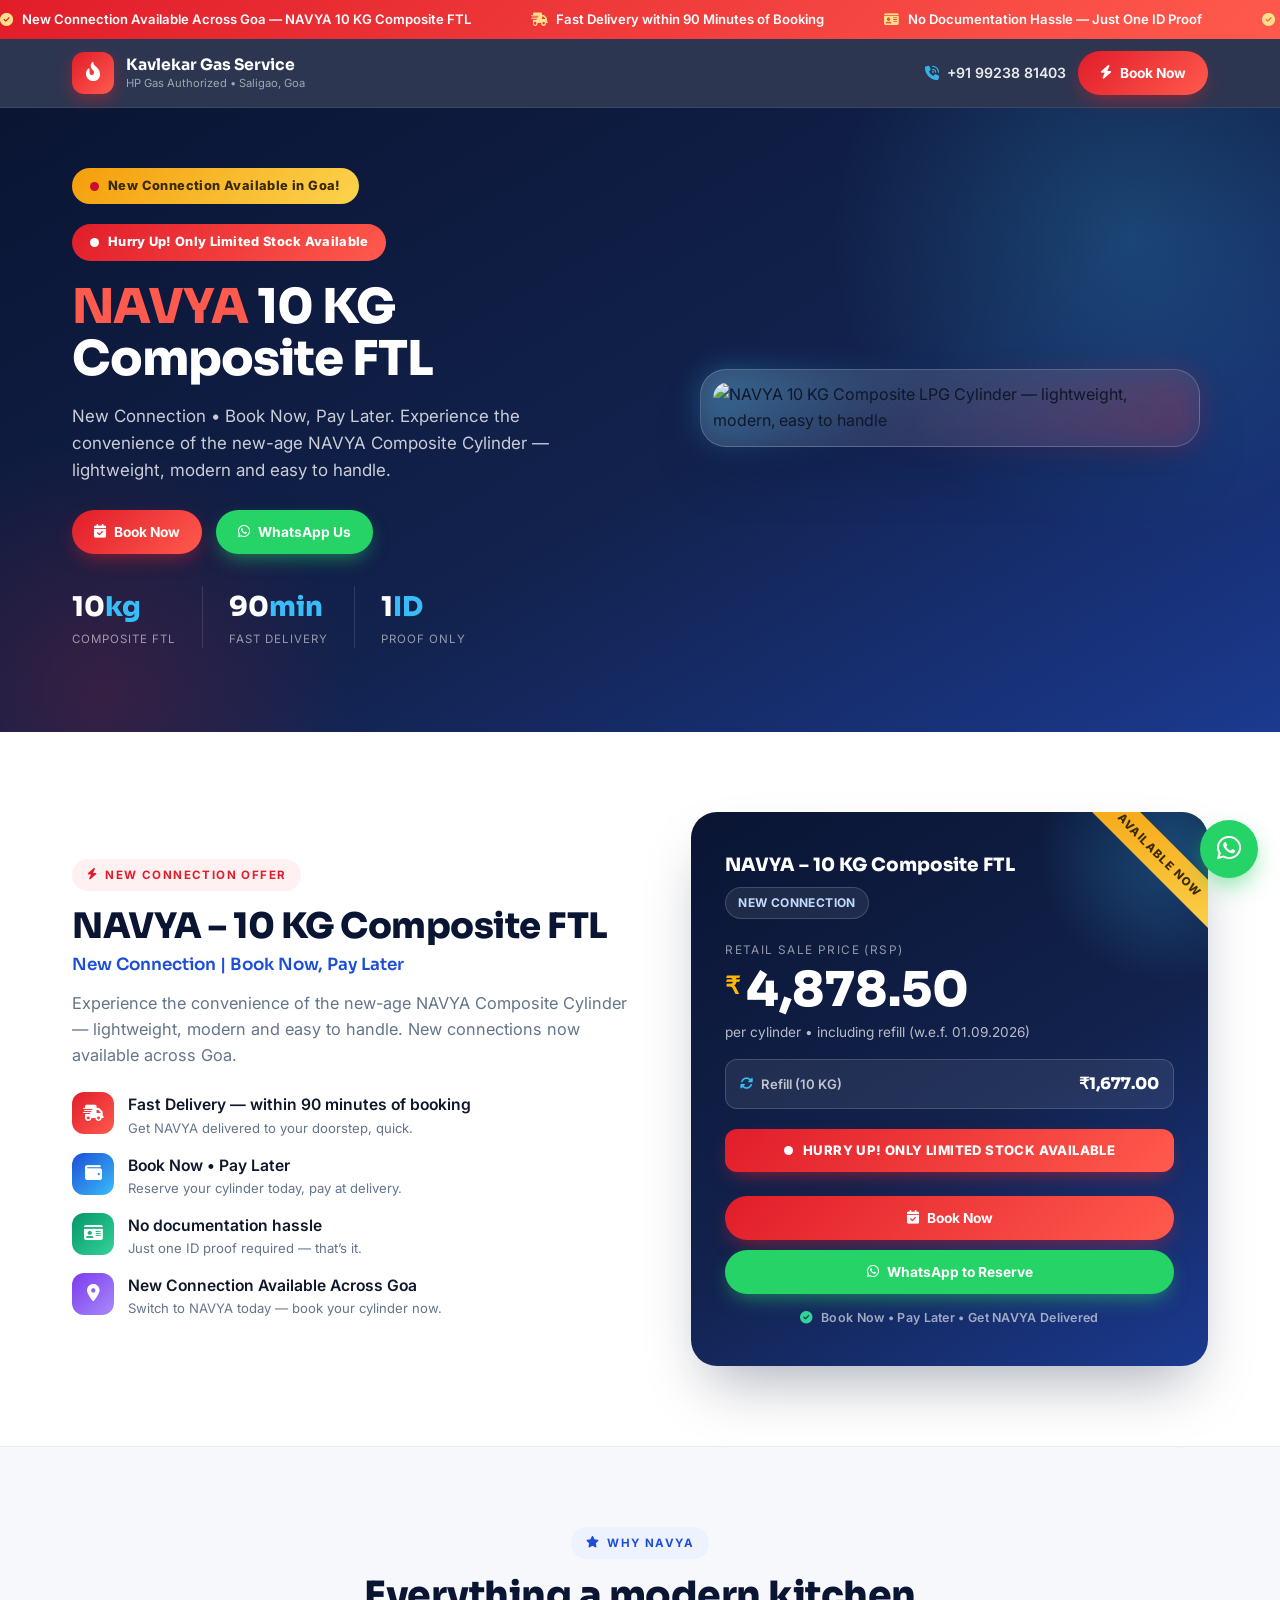
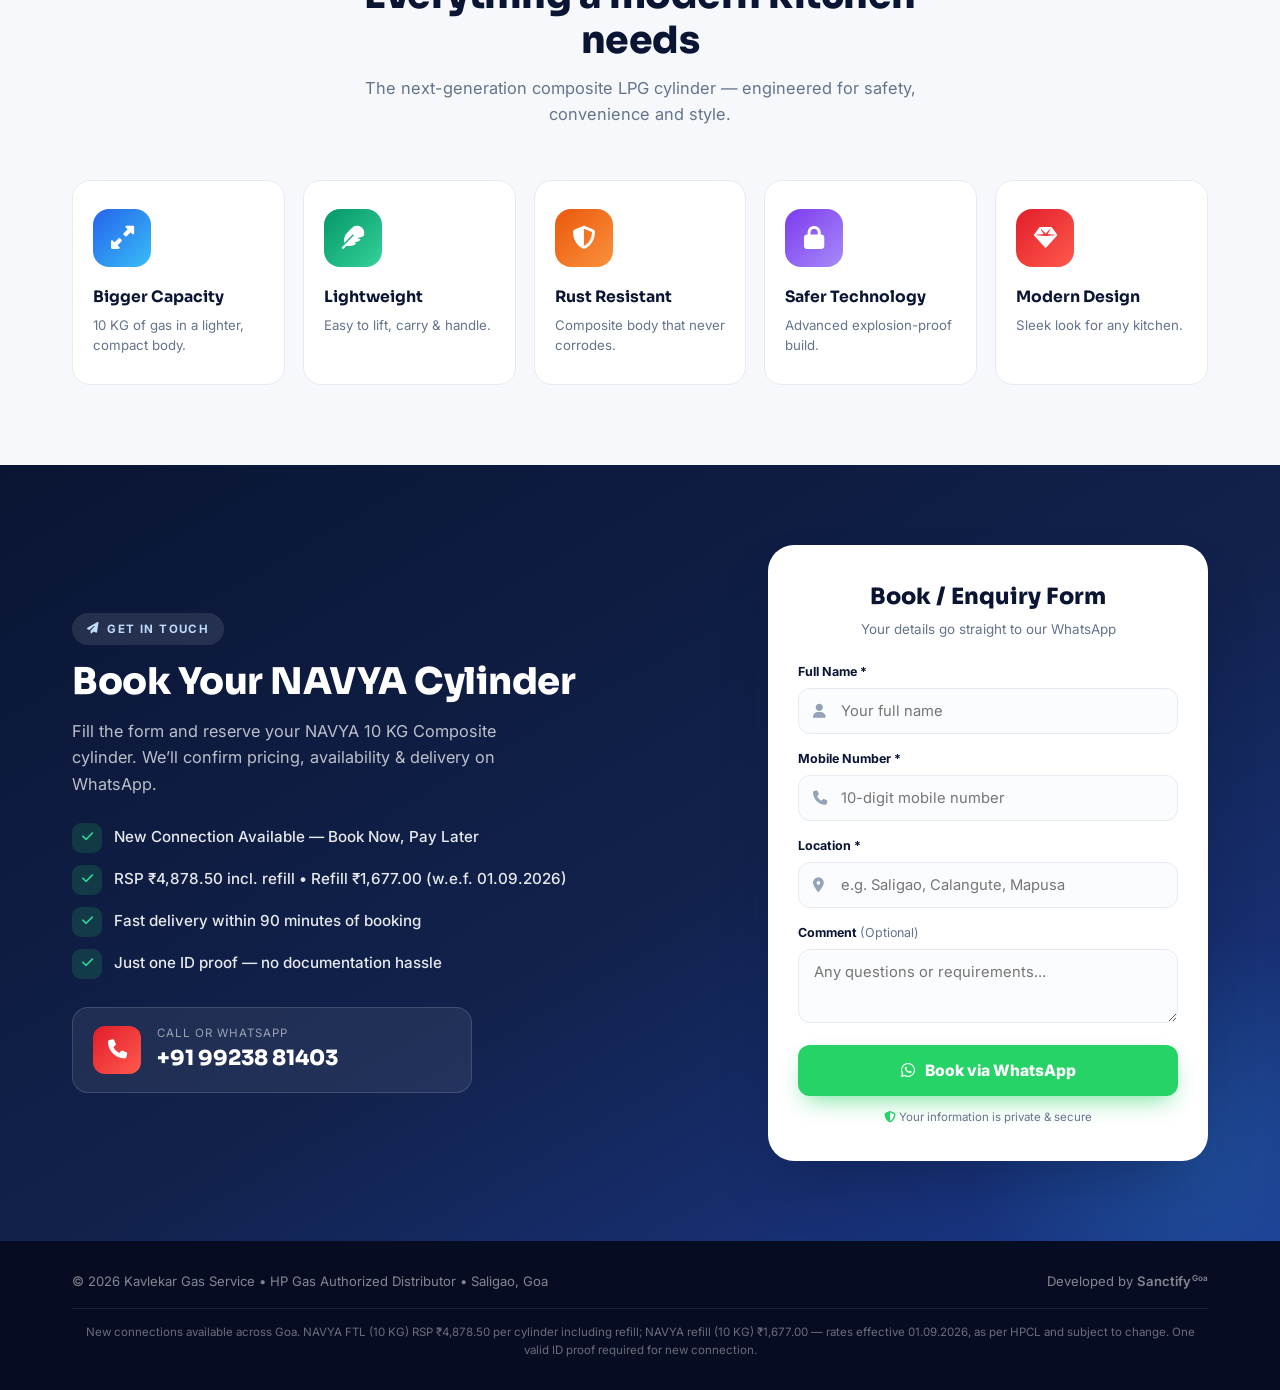
==== commit b93d9986: "navya: New Connection Available (drop Coming Soon) + Sep 2026 HPCL rates - Replace all Launching/Com" ====
--- a/navya-campaign/index.html
+++ b/navya-campaign/index.html
@@ -3,22 +3,22 @@
 <head>
 <meta charset="UTF-8">
 <meta name="viewport" content="width=device-width, initial-scale=1.0">
-<title>Launching Soon in Goa — NAVYA 10 KG Composite | Kavlekar Gas Service</title>
-<meta name="description" content="Launching soon across Goa — NAVYA 10 KG Composite FTL. New connection, Book Now Pay Later. RSP Rs.4873.50 incl. refill. Fast delivery within 90 minutes. Just one ID proof. Call +91 99238 81403.">
+<title>New Connection Available in Goa — NAVYA 10 KG Composite | Kavlekar Gas Service</title>
+<meta name="description" content="New connection available across Goa — NAVYA 10 KG Composite FTL. Book Now Pay Later. RSP Rs.4878.50 incl. refill, refill Rs.1677.00 (w.e.f. 01.09.2026). Fast delivery within 90 minutes. Just one ID proof. Call +91 99238 81403.">
 <meta name="theme-color" content="#0a1533">
 
 <!-- Open Graph (WhatsApp / Facebook link preview) - text only, no image -->
 <meta property="og:type" content="website">
 <meta property="og:site_name" content="Kavlekar Gas Service">
 <meta property="og:url" content="https://www.kavlekargasservice.in/navya-campaign/">
-<meta property="og:title" content="Launching Soon in Goa — NAVYA 10 KG Composite FTL | Kavlekar Gas Service">
-<meta property="og:description" content="New Connection · Book Now, Pay Later. RSP Rs.4873.50 incl. refill (Aug 2026). Fast delivery within 90 minutes of booking. Just one ID proof required. Call +91 99238 81403.">
+<meta property="og:title" content="New Connection Available in Goa — NAVYA 10 KG Composite FTL | Kavlekar Gas Service">
+<meta property="og:description" content="New Connection Available · Book Now, Pay Later. RSP Rs.4878.50 incl. refill · Refill Rs.1677.00 (w.e.f. 01.09.2026). Fast delivery within 90 minutes of booking. Just one ID proof required. Call +91 99238 81403.">
 <meta property="og:locale" content="en_IN">
 
 <!-- Twitter Card (text only) -->
 <meta name="twitter:card" content="summary">
-<meta name="twitter:title" content="Launching Soon in Goa — NAVYA 10 KG Composite FTL | Kavlekar Gas Service">
-<meta name="twitter:description" content="New Connection · Book Now, Pay Later. RSP Rs.4873.50 incl. refill (Aug 2026). Fast delivery within 90 minutes of booking. Just one ID proof required. Call +91 99238 81403.">
+<meta name="twitter:title" content="New Connection Available in Goa — NAVYA 10 KG Composite FTL | Kavlekar Gas Service">
+<meta name="twitter:description" content="New Connection Available · Book Now, Pay Later. RSP Rs.4878.50 incl. refill · Refill Rs.1677.00 (w.e.f. 01.09.2026). Fast delivery within 90 minutes of booking. Just one ID proof required. Call +91 99238 81403.">
 
 <link rel="icon" href="data:image/svg+xml,%3Csvg xmlns='http://www.w3.org/2000/svg' viewBox='0 0 100 100'%3E%3Crect width='100' height='100' rx='22' fill='%230a1533'/%3E%3Cpath d='M50 20c-9 12-16 20-16 32a16 16 0 0032 0c0-12-7-20-16-32z' fill='%23e11d2a'/%3E%3Cpath d='M50 40c-4 6-7 9-7 15a7 7 0 0014 0c0-6-3-9-7-15z' fill='%23ffb703'/%3E%3C/svg%3E">
 
@@ -135,6 +135,10 @@
 .price-amount{font-family:'Sora';font-weight:800;font-size:3rem;line-height:1;margin-top:6px;display:flex;align-items:flex-start;gap:6px}
 .price-amount .cur{font-size:1.5rem;margin-top:8px;color:var(--amber)}
 .price-unit{font-size:.85rem;color:rgba(255,255,255,.7);margin-top:8px}
+.price-refill{display:flex;align-items:center;justify-content:space-between;gap:12px;margin-top:16px;padding:11px 14px;background:rgba(255,255,255,.08);border:1px solid rgba(255,255,255,.16);border-radius:12px;position:relative;z-index:1}
+.price-refill span{display:inline-flex;align-items:center;gap:8px;font-size:.82rem;font-weight:600;color:rgba(255,255,255,.72)}
+.price-refill span i{color:var(--sky)}
+.price-refill strong{font-family:'Sora',sans-serif;font-weight:800;font-size:1rem;color:#fff;white-space:nowrap}
 .price-actions{display:grid;gap:10px;margin-top:24px;position:relative;z-index:1}
 .price-note{text-align:center;font-size:.78rem;color:rgba(255,255,255,.6);margin-top:14px;font-weight:600;letter-spacing:.3px}
 .price-note i{color:#34d399;margin-right:5px}
@@ -235,10 +239,10 @@
 <!-- ANNOUNCEMENT BAR -->
 <div class="topbar">
   <div class="track">
-    <span><i class="fas fa-rocket"></i> Launching Soon Across Goa — NAVYA 10 KG Composite FTL</span>
+    <span><i class="fas fa-circle-check"></i> New Connection Available Across Goa — NAVYA 10 KG Composite FTL</span>
     <span><i class="fas fa-truck-fast"></i> Fast Delivery within 90 Minutes of Booking</span>
     <span><i class="fas fa-id-card"></i> No Documentation Hassle — Just One ID Proof</span>
-    <span><i class="fas fa-rocket"></i> Launching Soon Across Goa — NAVYA 10 KG Composite FTL</span>
+    <span><i class="fas fa-circle-check"></i> New Connection Available Across Goa — NAVYA 10 KG Composite FTL</span>
     <span><i class="fas fa-truck-fast"></i> Fast Delivery within 90 Minutes of Booking</span>
     <span><i class="fas fa-id-card"></i> No Documentation Hassle — Just One ID Proof</span>
   </div>
@@ -262,7 +266,7 @@
 <header class="hero">
   <div class="wrap">
     <div class="hero-copy">
-      <span class="pill"><span class="dot"></span> Launching Soon in Goa!</span>
+      <span class="pill"><span class="dot"></span> New Connection Available in Goa!</span>
       <span class="pill-hurry"><span class="dot"></span> Hurry Up! Only Limited Stock Available</span>
       <h1><span class="red">NAVYA</span> 10 KG Composite FTL</h1>
       <p class="lead">New Connection &bull; Book Now, Pay Later. Experience the convenience of the new-age NAVYA Composite Cylinder — lightweight, modern and easy to handle.</p>
@@ -293,28 +297,29 @@
         <h2>NAVYA &ndash; 10 KG Composite FTL
           <span class="thin">New Connection | Book Now, Pay Later</span>
         </h2>
-        <p>Experience the convenience of the new-age NAVYA Composite Cylinder — lightweight, modern and easy to handle. Coming soon across Goa.</p>
+        <p>Experience the convenience of the new-age NAVYA Composite Cylinder — lightweight, modern and easy to handle. New connections now available across Goa.</p>
         <ul class="offer-points">
           <li class="op1"><i class="fas fa-truck-fast"></i><span>Fast Delivery — within 90 minutes of booking<small>Get NAVYA delivered to your doorstep, quick.</small></span></li>
           <li class="op2"><i class="fas fa-wallet"></i><span>Book Now &bull; Pay Later<small>Reserve your cylinder today, pay at delivery.</small></span></li>
           <li class="op3"><i class="fas fa-id-card"></i><span>No documentation hassle<small>Just one ID proof required — that&rsquo;s it.</small></span></li>
-          <li class="op4"><i class="fas fa-location-dot"></i><span>Coming Soon Across Goa<small>Be among the first to switch to NAVYA.</small></span></li>
+          <li class="op4"><i class="fas fa-location-dot"></i><span>New Connection Available Across Goa<small>Switch to NAVYA today — book your cylinder now.</small></span></li>
         </ul>
       </div>
 
       <div class="price-card">
-        <div class="price-ribbon">LAUNCHING SOON</div>
+        <div class="price-ribbon">AVAILABLE NOW</div>
         <div class="price-tag">
           <div class="prod">NAVYA &ndash; 10 KG Composite FTL</div>
           <span class="conn">New Connection</span>
         </div>
         <div class="price-label">Retail Sale Price (RSP)</div>
-        <div class="price-amount"><span class="cur">&#8377;</span>4,873.50</div>
-        <div class="price-unit">per cylinder &bull; including refill (August 2026)</div>
+        <div class="price-amount"><span class="cur">&#8377;</span>4,878.50</div>
+        <div class="price-unit">per cylinder &bull; including refill (w.e.f. 01.09.2026)</div>
+        <div class="price-refill"><span><i class="fas fa-rotate"></i> Refill (10 KG)</span><strong>&#8377;1,677.00</strong></div>
         <div class="price-hurry"><span class="dot"></span> Hurry Up! Only Limited Stock Available</div>
         <div class="price-actions">
           <a href="#enquiry" class="btn btn-red btn-block"><i class="fas fa-calendar-check"></i> Book Now</a>
-          <a href="https://wa.me/919923881403?text=Hi%2C%20I%20want%20to%20book%20the%20NAVYA%2010%20KG%20Composite%20FTL%20New%20Connection%20(RSP%20Rs.4873.50%2C%20incl.%20refill).%20Book%20Now%2C%20Pay%20Later." target="_blank" class="btn btn-wa btn-block"><i class="fab fa-whatsapp"></i> WhatsApp to Reserve</a>
+          <a href="https://wa.me/919923881403?text=Hi%2C%20I%20want%20to%20book%20the%20NAVYA%2010%20KG%20Composite%20FTL%20New%20Connection%20(RSP%20Rs.4878.50%2C%20incl.%20refill).%20Book%20Now%2C%20Pay%20Later." target="_blank" class="btn btn-wa btn-block"><i class="fab fa-whatsapp"></i> WhatsApp to Reserve</a>
         </div>
         <p class="price-note"><i class="fas fa-check-circle"></i> Book Now &bull; Pay Later &bull; Get NAVYA Delivered</p>
       </div>
@@ -348,8 +353,8 @@
       <h2>Book Your NAVYA Cylinder</h2>
       <p>Fill the form and reserve your NAVYA 10 KG Composite cylinder. We&rsquo;ll confirm pricing, availability &amp; delivery on WhatsApp.</p>
       <ul class="enq-list">
-        <li><i class="fas fa-check"></i> New Connection &mdash; Book Now, Pay Later</li>
-        <li><i class="fas fa-check"></i> RSP &#8377;4,873.50 incl. refill (August 2026)</li>
+        <li><i class="fas fa-check"></i> New Connection Available &mdash; Book Now, Pay Later</li>
+        <li><i class="fas fa-check"></i> RSP &#8377;4,878.50 incl. refill &bull; Refill &#8377;1,677.00 (w.e.f. 01.09.2026)</li>
         <li><i class="fas fa-check"></i> Fast delivery within 90 minutes of booking</li>
         <li><i class="fas fa-check"></i> Just one ID proof &mdash; no documentation hassle</li>
       </ul>
@@ -380,7 +385,7 @@
     <p class="foot-right">Developed by <a href="https://www.sanctify.in" target="_blank" rel="noopener noreferrer" title="Advertising &amp; Digital Marketing Agency in Goa">Sanctify</a><sup><a href="https://maps.app.goo.gl/2XnXgZmGjwy1UWqE8" target="_blank" rel="noopener noreferrer" title="Best Digital Marketing Agency in Goa">Goa</a></sup></p>
   </div>
   <div class="wrap">
-    <p class="disclaimer">Launching soon across Goa. RSP &#8377;4,873.50 per cylinder including refill (August 2026); prices as per HPCL and subject to change. One valid ID proof required for new connection.</p>
+    <p class="disclaimer">New connections available across Goa. NAVYA FTL (10 KG) RSP &#8377;4,878.50 per cylinder including refill; NAVYA refill (10 KG) &#8377;1,677.00 &mdash; rates effective 01.09.2026, as per HPCL and subject to change. One valid ID proof required for new connection.</p>
   </div>
 </footer>
 
